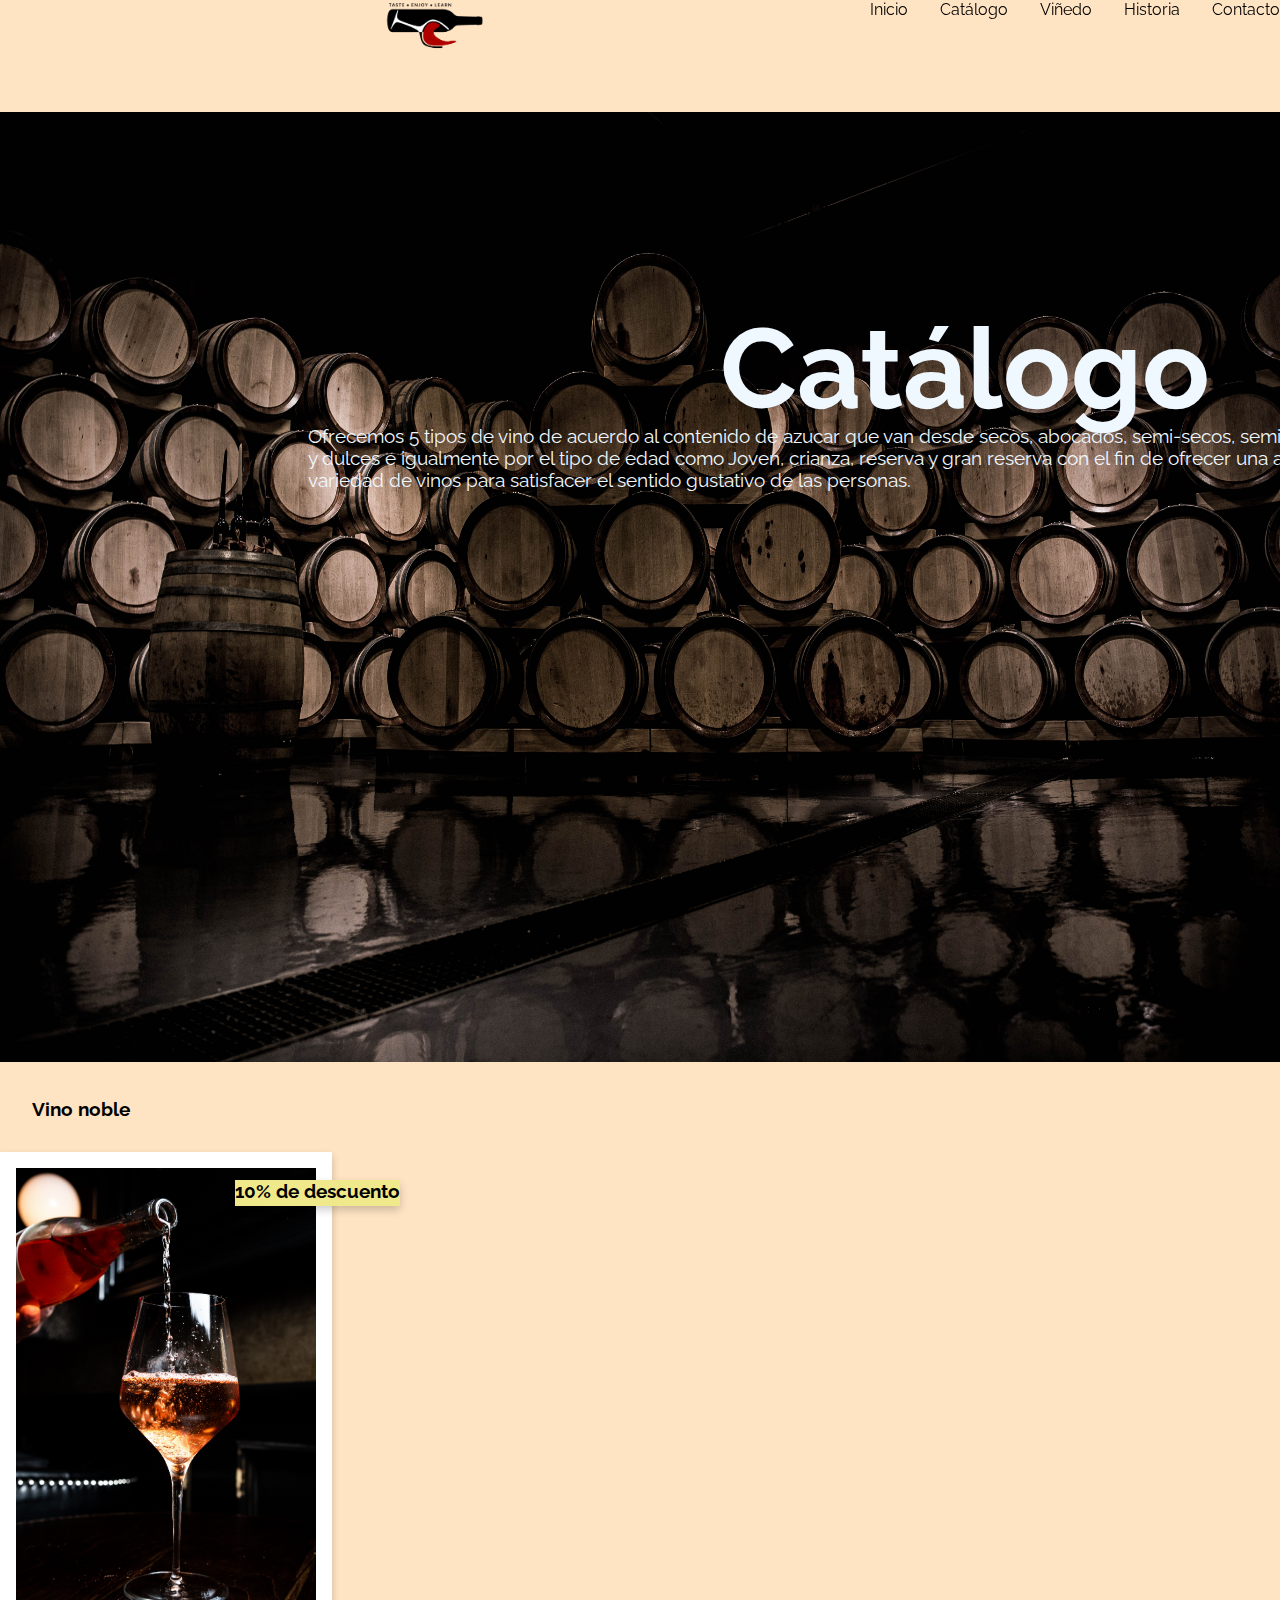
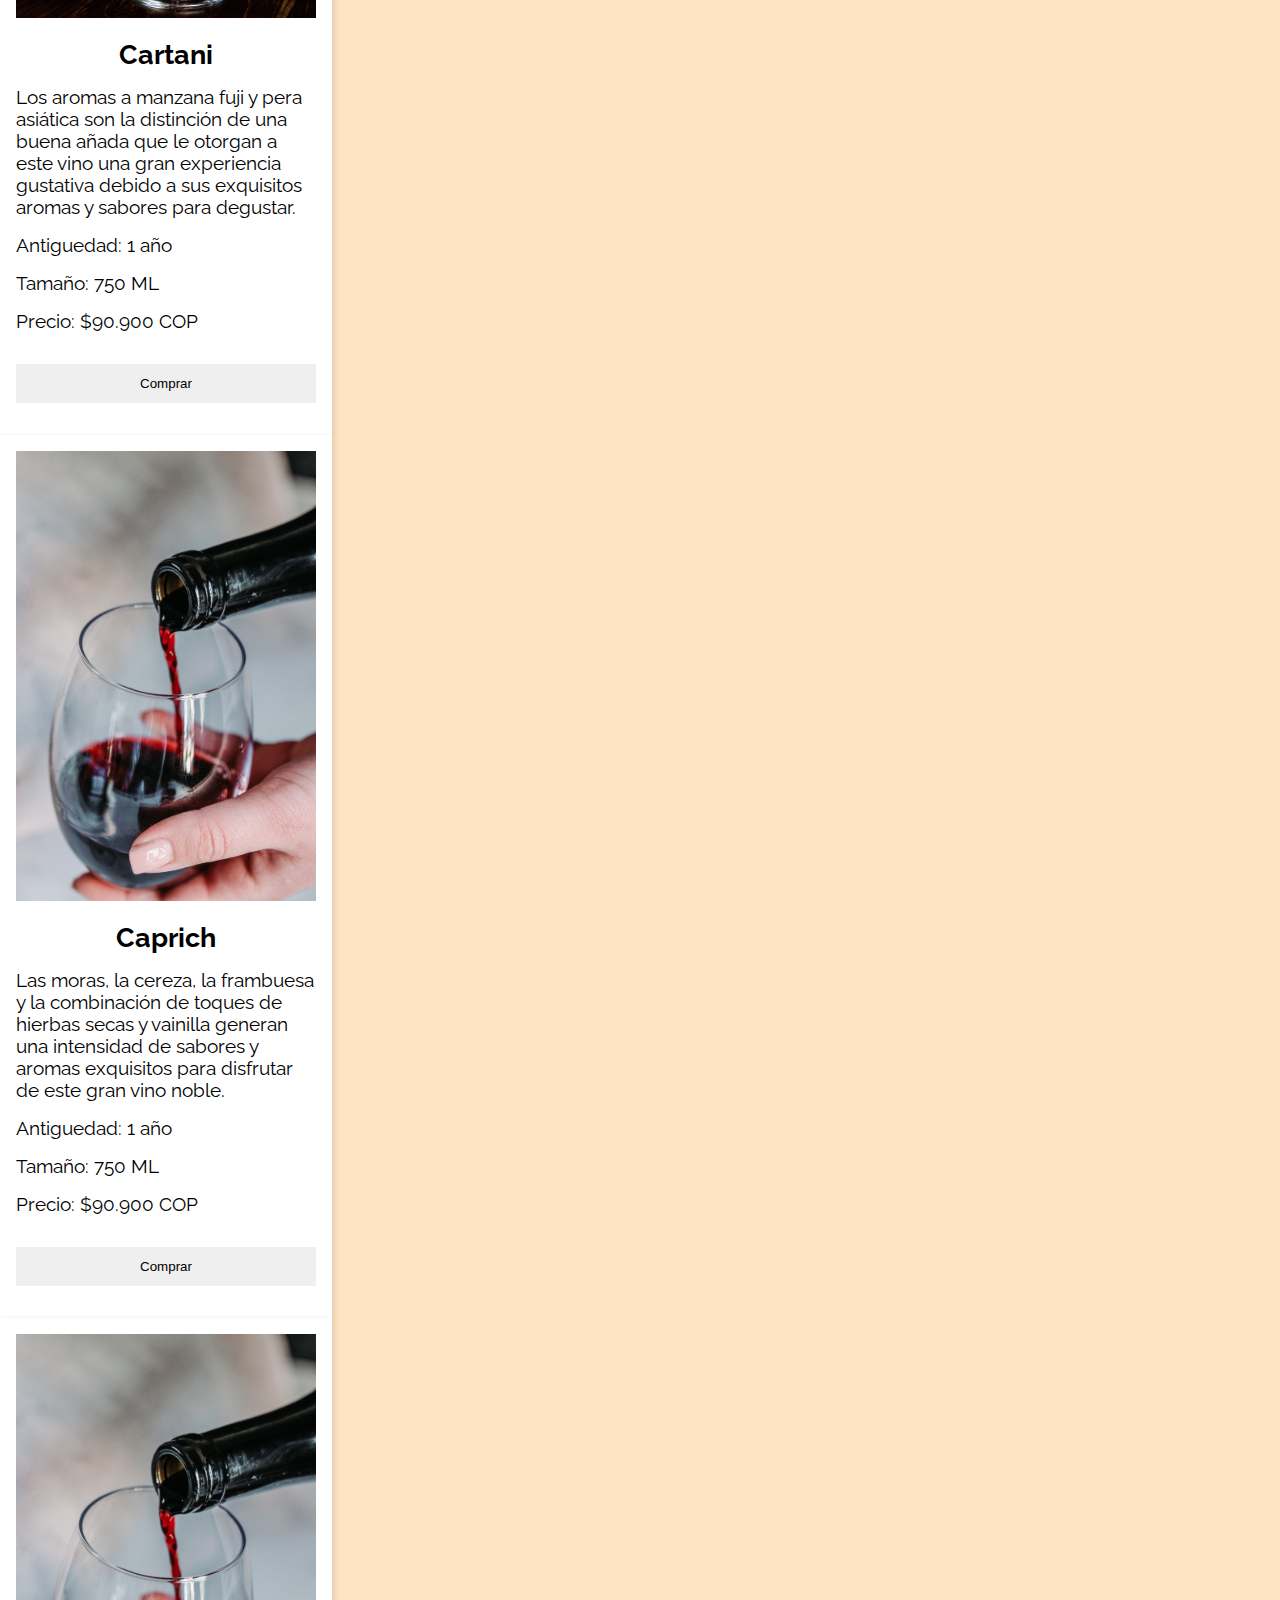
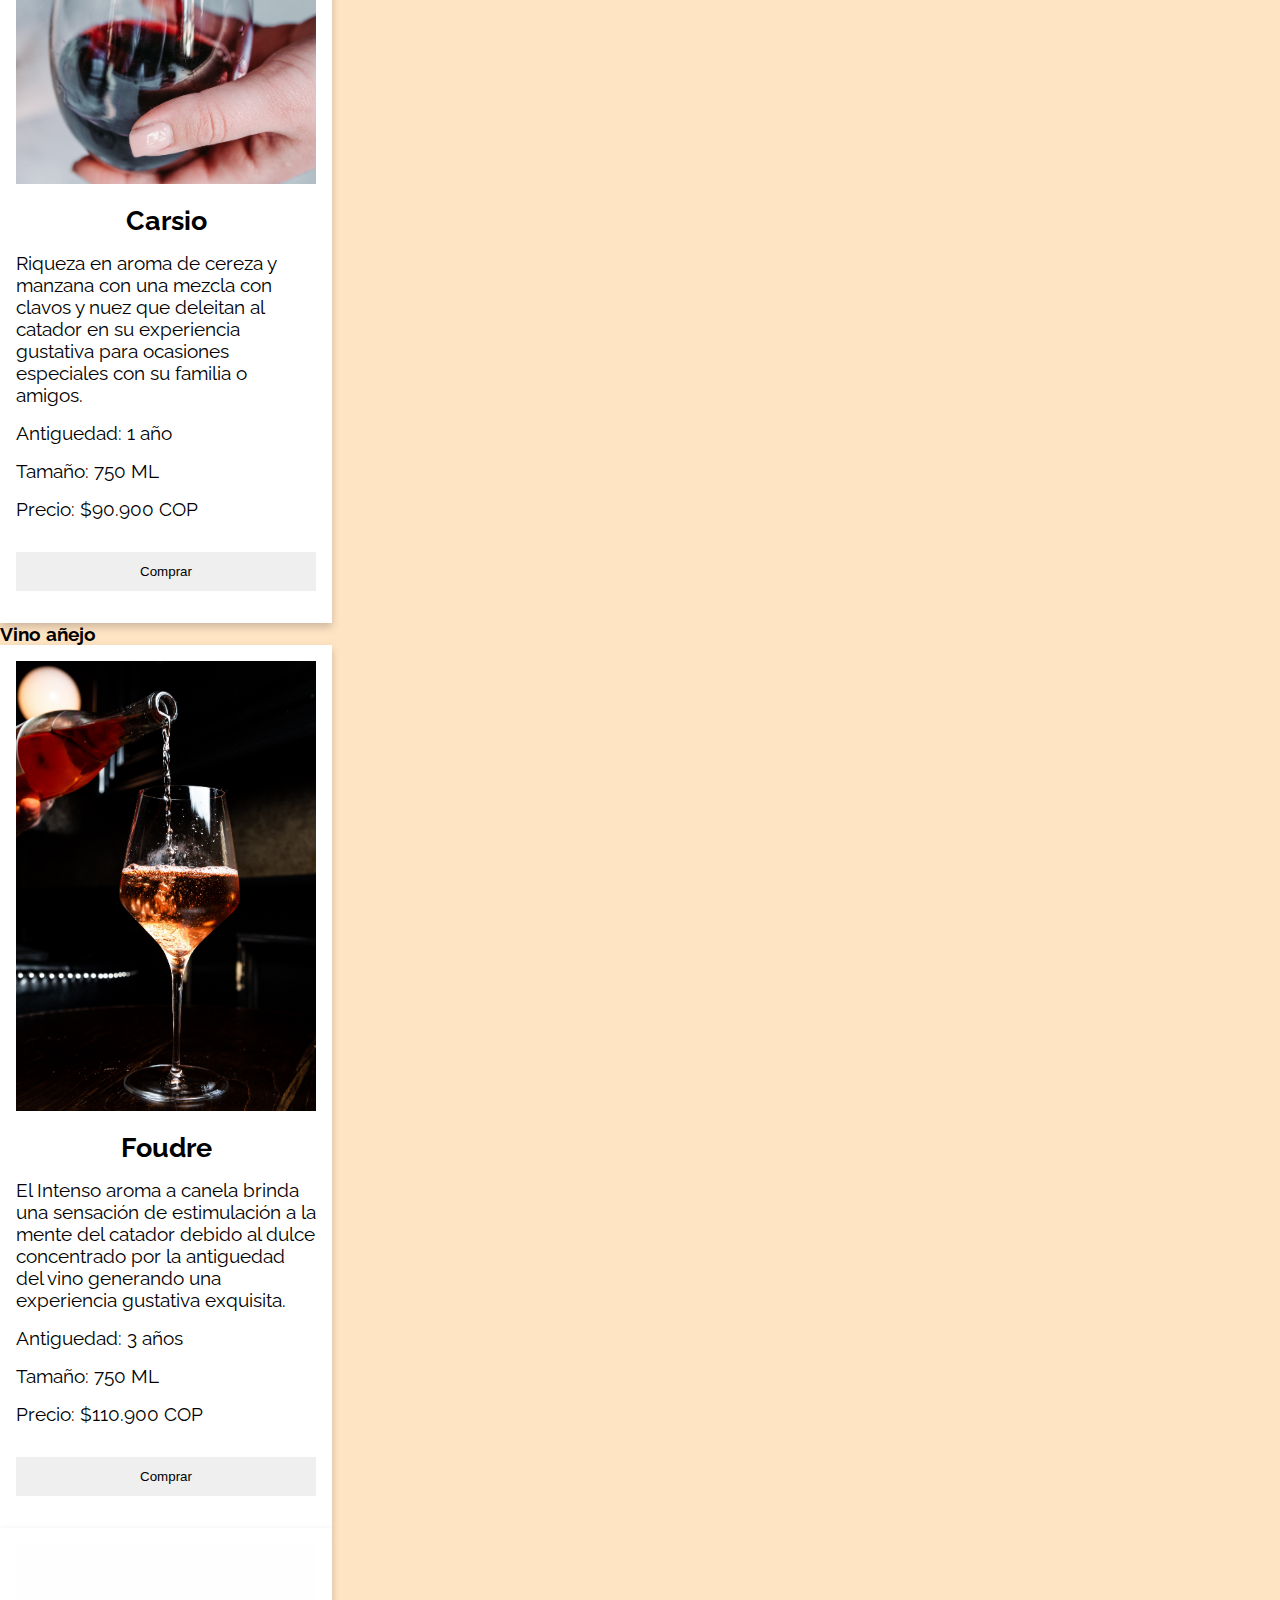
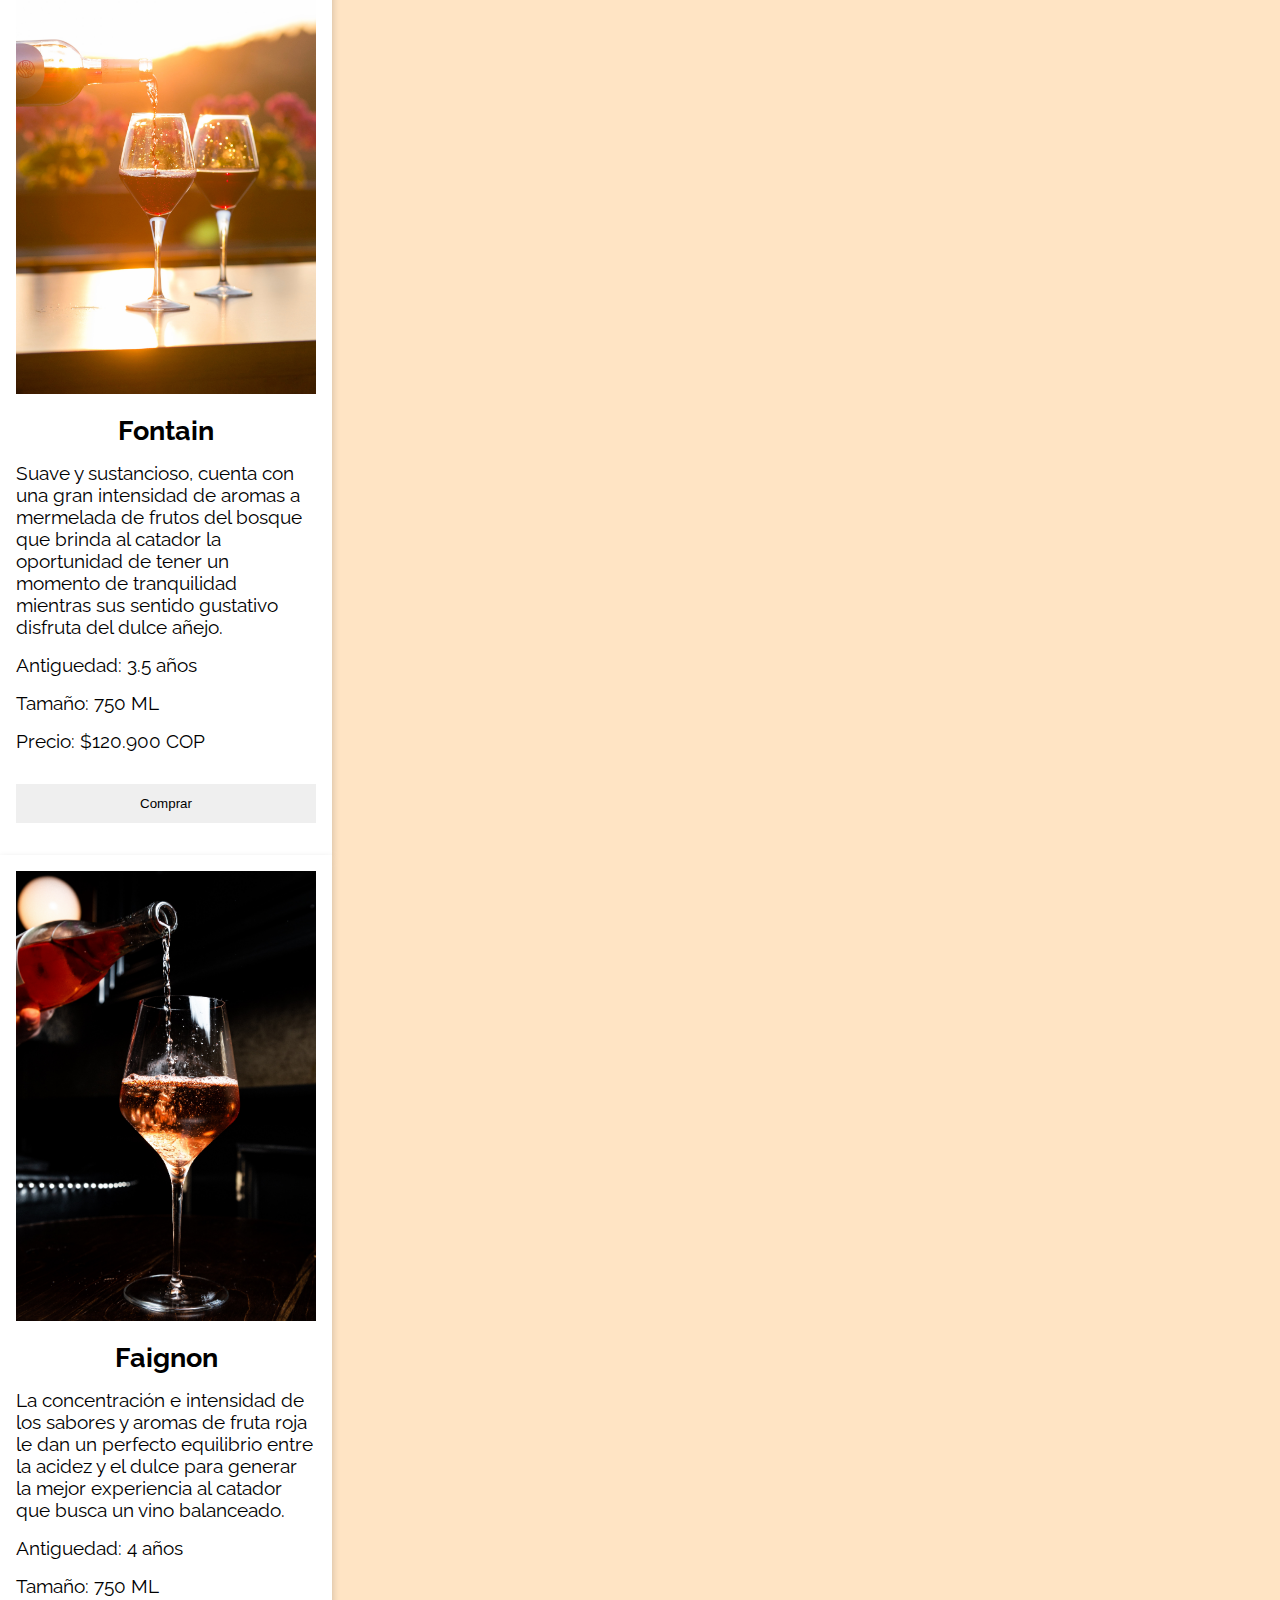
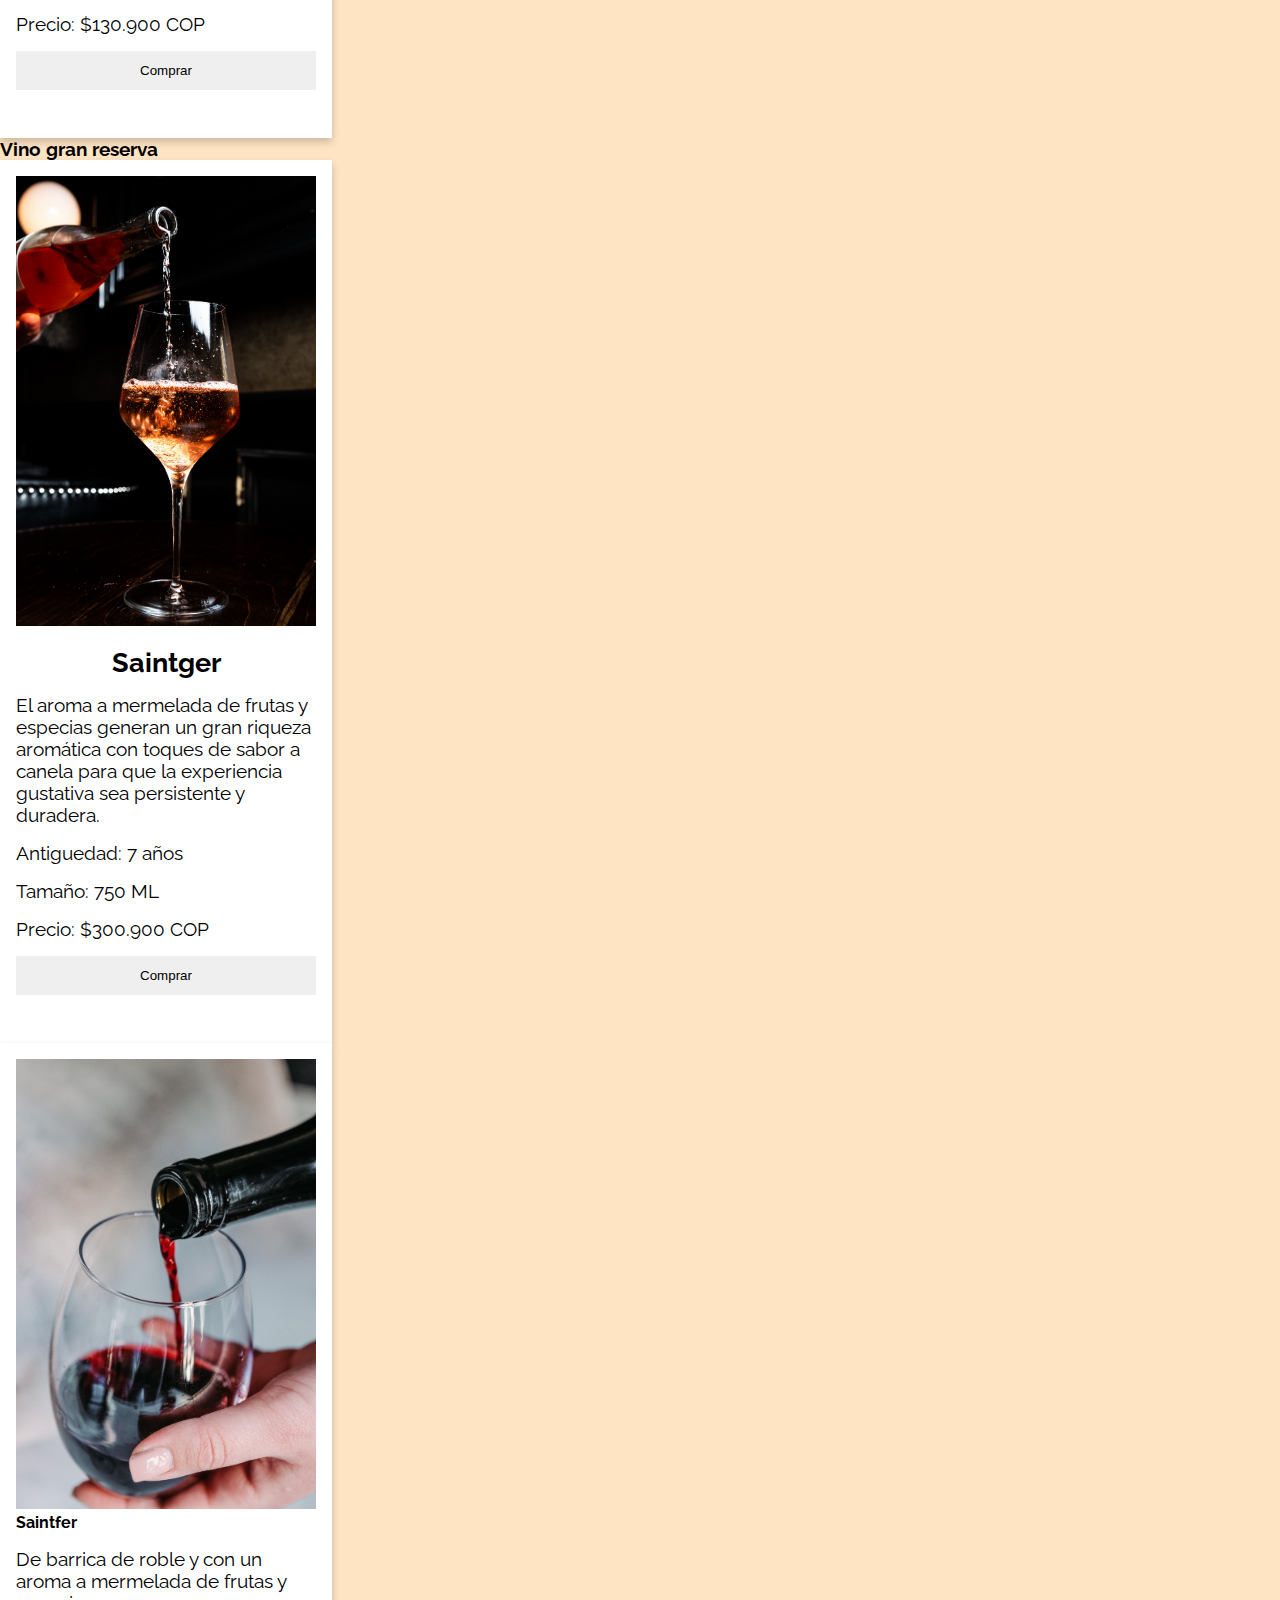
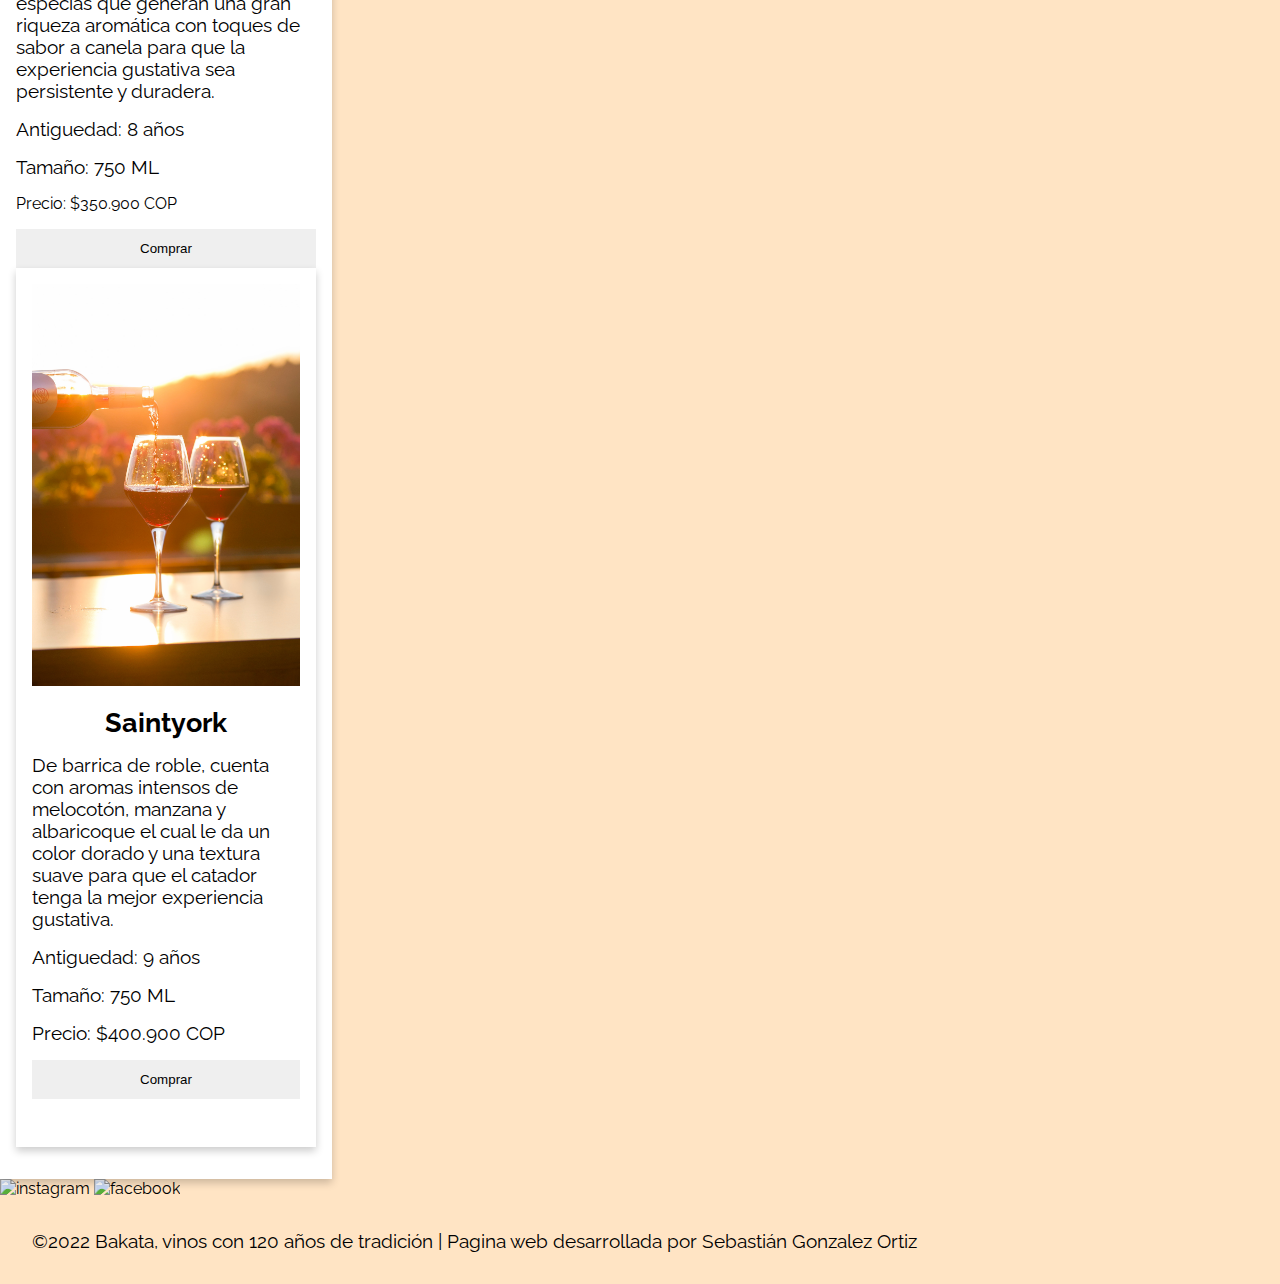
==== pages/catalogo.html @ 018863d0 "agregue todos los archivos a git" ====
<!DOCTYPE html>
<html lang="en">
<head>
    <meta charset="UTF-8">
    <meta http-equiv="X-UA-Compatible" content="IE=edge">
    <meta name="viewport" content="width=device-width, initial-scale=1.0">
   
    <!--icono en pestaña-->
    <link rel="shortcut icon" href="img/avataaars.png" type="image/x-icon">
    <!--Tipografía preterminada-->
    <link rel="preconnect" href="https://fonts.googleapis.com"><link rel="preconnect" href="https://fonts.gstatic.com" crossorigin>
    <link href="https://fonts.googleapis.com/css2?family=Raleway&display=swap" rel="stylesheet">
    <!--conf de css en sitio web-->
    <link rel="stylesheet" href="../css/styles.css">
    <title>Vinos</title>
</head>

<body>
    <header>
        <img class="logo" src="../img/logo.png" alt="Logo del vino bakata">
        <nav> <!--menú de navegación-->
            <ul class="menu__nav">
                <li>
                    <a href="../index.html">Inicio</a>
                </li>
                <li>
                    <a href="catalogo.html">Catálogo</a>
                </li>
                <li>
                    <a href="vinedo.html">Viñedo</a>
                </li>
                <li>
                    <a href="historia.html">Historia</a>
                </li>
                <li>
                    <a href="contacto.html">Contacto</a>
                </li>
            </ul>
        </nav>
    </header>

<main>
<section> <!--intro catalogo-->
    <h2 class="catalogo__h2">Catálogo</h2>
    <img class=catalogo__img src="../img/3.vinos destacados.jpg" alt="fotos de vinos">
    <p class="catalogo__text">
        Ofrecemos 5 tipos de vino de acuerdo al contenido de azucar que van desde secos, abocados, semi-secos, semi-dulces 
        y dulces e igualmente por el tipo de edad como Joven, crianza, reserva y gran reserva con el fin de ofrecer una amplia  
        variedad de vinos para satisfacer el sentido gustativo de las personas. 
    </p>
</section><!--Vino noble producto-->
    <h3 class="subtitulos">Vino noble</h3>
    <!-- Card 1-->
    <div class="card">
        <img class="card__imagen" src="../img/4.vino_noble.jpg" alt="foto de un vino noble">
        <h4 class="card__titulo">Cartani</h4>
        <p class="card__descripcion">
            Los aromas a manzana fuji y pera asiática son la distinción de una buena añada que le otorgan a este vino una gran experiencia
            gustativa debido a sus exquisitos aromas y sabores para degustar.
        </p>

        <p class="card__antiguedad">
            Antiguedad: 1 año
        </p>
        <p class="card__tamano">
            Tamaño: 750 ML
        </p>
        <p class="card__precio"><!--Precio-->
            Precio: $90.900 COP
        </p>
        <p class="card__oferta">
            10% de descuento
        </p>

        <button class="boton">Comprar</button>
    </div>

    <div class="card">
        <img class="card__imagen" src="../img/5.vino_añejo.jpg" alt="fotos de un vino noble">
        <h4 class="card__titulo">Caprich</h4>
        <p class="card__descripcion">
            Las moras, la cereza, la frambuesa y la combinación de toques de hierbas secas
            y vainilla generan una intensidad de sabores y aromas exquisitos para disfrutar
            de este gran vino noble.
        </p>

        <p class="card__antiguedad">
            Antiguedad: 1 año
        </p>
        <p class="card__tamano">
            Tamaño: 750 ML
        </p>
        <p class="card__precio">
            Precio: $90.900 COP
        </p>
        <button class="boton">Comprar</button> 
    </div>
    
    <div class="card">
        <img class="card__imagen" src="../img/5.vino_añejo.jpg" alt="fotos de un vino noble">
        <h4 class="card__titulo">Carsio</h4>
        <p class="card__descripcion">
            Riqueza en aroma de cereza y manzana con una mezcla con clavos y nuez
            que deleitan al catador en su experiencia gustativa para ocasiones especiales con
            su familia o amigos.
        </p>
        <p class="card__antiguedad">
            Antiguedad: 1 año
        </p>
        <p class="card__tamano">
            Tamaño: 750 ML
        </p>
        <p class="card__precio">
            Precio: $90.900 COP
        </p> 
        <button class="boton">Comprar</button>
    </div>

<section> <!-- Vino añejo-->
    <h3>Vino añejo</h3>
    
    <div class="card">
        <img class="card__imagen" src="../img/4.vino_noble.jpg" alt="fotos de un vino añejo">
        <h4 class="card__titulo">Foudre</h4>
        <p class="card__descripcion">
            El Intenso aroma a canela brinda una sensación de estimulación a la mente del catador debido al dulce concentrado
            por la antiguedad del vino generando una experiencia gustativa exquisita.
        </p>
        <p class="card__antiguedad">
            Antiguedad: 3 años
        </p>
        <p class="card__tamano" >
            Tamaño: 750 ML
        </p>
        <p class="card__precio" >
            Precio: $110.900 COP
        </p>
        <button class="boton">Comprar</button> 
    </div>

    <div class="card"> 
        <img class="card__imagen" src="../img/6.vino_gran_reserva.jpg" alt="fotos de un vino añejo">
        <h4 class="card__titulo">Fontain</h4>
        <p class="card__descripcion" >
            Suave y sustancioso, cuenta con una gran intensidad de aromas a mermelada
            de frutos del bosque que brinda al catador la oportunidad de tener un momento de tranquilidad mientras
            sus sentido gustativo disfruta del dulce añejo.
        </p>
        <p class="card__antiguedad">
            Antiguedad: 3.5 años
        </p>
        <p class="card__tamano">
            Tamaño: 750 ML
        </p>
        <p class="card__precio" >
            Precio: $120.900 COP
        </p>
        <button class="boton">Comprar</button>
    </div>

    <div class="card">
        <img class="card__imagen" src="../img/4.vino_noble.jpg" alt="fotos de un vino añejo">
        <h4 class="card__titulo">Faignon</h4>
        <p class="card__descripcion">
            La concentración e intensidad de los sabores y aromas de fruta roja le dan un perfecto equilibrio entre
            la acidez y el dulce para generar la mejor experiencia al catador que busca un vino balanceado.
        </p>
        <p class="card__antiguedad">
            Antiguedad: 4 años
        </p>
        <p class="card__tamano">
            Tamaño: 750 ML
        </p>
        <p class="card__precio">
            Precio: $130.900 COP
        <button class="boton">Comprar</button>
    </div>
</section>

<section><!--Vino gran reserva-->
    <h3>Vino gran reserva</h3>
    
    <div class="card">
        <img class="card__imagen" src="../img/4.vino_noble.jpg" alt="fotos de un vino de 7 años">
        <h4 class="card__titulo">Saintger</h4>
        <p class="card__descripcion">
            El aroma a mermelada de frutas y especias generan un gran riqueza aromática con toques de sabor a canela
            para que la experiencia gustativa sea persistente y duradera.
        </p>
        <p class="card__antiguedad" >
            Antiguedad: 7 años
        </p>
        <p class="card__tamano">
            Tamaño: 750 ML
        </p>
        <p class="card__precio">
            Precio: $300.900 COP
        <button class="boton">Comprar</button>
    </div>

    <div class="card">
        <img class="card__imagen" src="../img/5.vino_añejo.jpg" alt="fotos de un vino de 8 años">
        <h4>Saintfer</h4>
        <p class="card__descripcion" >
            De barrica de roble y con un aroma a mermelada de frutas y especias que generan una gran riqueza aromática con toques de sabor a canela
            para que la experiencia gustativa sea persistente y duradera.
        </p>
        <p class="card__antiguedad">
            Antiguedad: 8 años
        </p>
        <p class="card__tamano">
            Tamaño: 750 ML
        </p>
        <div class="card_precio" >
            Precio: $350.900 COP
        <button class="boton">Comprar</button>
    </div>
        
        <div class="card">
            <img class="card__imagen" src="../img/6.vino_gran_reserva.jpg" alt="fotos de un vino de 9 años">
            <h4 class="card__titulo" >Saintyork</h4>
            <p class="card__descripcion">
                De barrica de roble, cuenta con aromas intensos de melocotón, manzana y albaricoque el cual le da un color dorado y una textura suave para 
                que el catador tenga la mejor experiencia gustativa.
            </p>
            <p class="card__antiguedad">
                Antiguedad: 9 años
            </p>
            <p class="card__tamano">
                Tamaño: 750 ML
            </p>
            <p class="card__precio" >
                Precio: $400.900 COP
            <button class="boton">Comprar</button>
        </div>
    </div>

</section>

</main>


<footer>
    <a href="https://www.instagram.com/" target="_blank">
        <img src="" alt="instagram">
    </a>
    
    <a href="https://www.facebook.com/" target="_blank">
        <img src="" alt="facebook">
    </a>
    <p>
        ©2022 Bakata, vinos con 120 años de tradición | Pagina web desarrollada por Sebastián Gonzalez Ortiz
    </p>    
</footer>
</body>
</html>
---- css/styles.css ----
/*-----------------------GUIDLINES-GENERALES----------------------------------*/
*{
  margin: 0;
  padding: 0;
}

nav, a {
  color: rgb(0, 0, 0);
}

a {
  text-decoration: none;
}

body {
  font-family: 'Raleway', sans-serif;
}

header {
  /*superpone la nav*/
  position: fixed;
  top: 0;
  width: 100%;
  z-index: 1;
  display: flex;
  justify-content: right;
  justify-content: space-evenly;
}

body {
  background-color: bisque;
}

p {
  font-family: 'Raleway', sans-serif;
  font-weight: normal;
  font-style: normal;
  font-size: 1.1667rem;
  margin: 2rem 2rem 2rem 2rem;
}
/*adaptación de imagen a la pantalla*/
img {
  max-width: 100%;
}

/*------------------------INDEX---------------------------------------------*/
/*------------------------HEADER----------------------------------*/
.menu__nav {
  display: flex;
  flex-wrap: wrap;
  text-align: center;
  list-style: none;
  gap: 2rem;
}

/* ccs boxmodeling
.menu__nav li {
  display: inline;
  margin-right: 2rem;
  margin-top: 80rem;
}
*/

.logo {
  display: block;
  margin: 0 auto;
  width: 100px;
}

/*-----------------------SECTION HERO----------------------------------*/
/*
.hero {
  position: relative;
}
*/
.hero__img {
  
  width: 1900px;
  height: 950px;
  margin-top: 7rem;
  position: relative;
  
}
.hero__sub {
  font-family: 'Raleway', sans-serif;
  font-weight: medium;
  font-style: normal;
  font-size: 1,6669rem;
  color: aliceblue;
  height: 3.125rem;  
  position: absolute; /*ERROR: NO IDENTIFICA EL LIMITE DE LA FOTO*/
  top: 50%;
  left: 42%;
  margin: -1.563rem 0 0 -1.563rem;
  z-index: 2;
}
.hero__titulo{
  color: aliceblue;
  font-family: 'Raleway', sans-serif;
  font-weight: bolder;
  font-style: normal;
  margin-top: 6rem;
  margin-left: 45rem;
  font-size: 7rem;
  display: inline-block;
  position: absolute;
  top: 23%;
  bottom: 42%;
  z-index: 1;
}

/*-----------------------SECTION HISTORY----------------------------------*/

.history__h2 {
  font-family: 'Raleway', sans-serif;
  font-weight: bolder;
  font-style: normal;
  font-size: 3rem;
  margin: 2rem 2rem 2rem 2rem;
}


.history__img{
  width: 900px;
  height: 450px;
  margin-left: 15rem;
}

/*-----------------------SECTION VINOS DESTACADOS----------------------------------*/
#VinosDestacados {
  display: flex;
  flex-direction: column;

  /*
  margin-top: 4rem;
  margin-bottom: 6rem;
  
  display: flex;
  flex-wrap: wrap;
  justify-content: left;
  gap: 3rem;
  */
}
.vino__h2 { /*ERROR: EL H2 LO TOMA COMO UN BLOQUE RECTANGULAR DE ESPACIO*/
  font-family: 'Raleway', sans-serif;
  font-weight: bolder;
  font-style: normal;
  font-size: 3rem;
  margin-left: 2rem;
  margin-bottom: -1rem;
}


/*-----------------------PAGINA CATÁLOGO-------------------------------------------------*/
/*-----------------------INTRO CATALOGO-----------------------------------*/

.catalogo__img {
  width: 1900px;
  height: 950px; 
  margin-top: 7rem;
  position: relative;
}
.catalogo__h2 {
  color: aliceblue;
  font-family: 'Raleway', sans-serif;
  font-weight: bolder;
  font-style: normal;
  margin-top: 6rem;
  margin-left: 45rem;
  font-size: 7rem;
  display: inline-block;
  position: absolute;
  top: 23%;
  bottom: 42%;
  z-index: 1;
}
.catalogo__text {
  
  width: 65rem;
  color: aliceblue;
  position: absolute; /*ERROR: NO IDENTIFICA EL LIMITE DE LA FOTO*/
  top: 50%;
  left: 26%;
  margin: -1.563rem 0 0 -1.563rem;
}



/*´´´´´´´´´´´´´´´´´´´´´´´´´´´ Class para etiquetas ´´´´´´´´´´´´´´´´´´´´´´´´´´*/
.texto1 {
  font-family: 'Raleway', sans-serif;
  font-weight: normal;
  font-style: normal;
  font-size: 1.1667rem;
}

.titulos {
  font-family: 'Raleway', sans-serif;
  font-weight: bolder;
  font-style: normal;
  font-size: 3rem;
  margin: 8rem 2rem 2rem 2rem;
}


.subtitulos {
  font-family: 'Raleway', sans-serif;
  font-weight: medium;
  font-style: normal;
  font-size: 1,6669rem;
  margin: 2rem 2rem 2rem 2rem;
}

/*´´´´´´´´´´´´´´´´´´´´´´´´´´´ Guidelines para card productos ´´´´´´´´´´´´´´´´´´´´´´´´´´*/


.card {
  background-color: rgb(255, 255, 255);
  box-shadow: 0 4px 8px 0 rgba(0, 0, 0, 0.2);
  text-align: left;
  font-family: 'Raleway', sans-serif;
  max-width: 300px;
  padding: 1rem 1rem 2rem 1rem;
  /* margin: 4rem 2rem; */
  position: relative;
}

.card__imagen {
  width: 300px;
}

.card__titulo {
  text-align: center;
  margin: 1rem 0;
  font-size: 1.6999rem;
}

.card__descripcion {
  font-family: 'Raleway', sans-serif;
  font-weight: normal;
  font-style: normal;
  font-size: 1.1667rem;
  margin: 1rem 0;
}

.card__antiguedad {
  font-family: 'Raleway', sans-serif;
  font-weight: normal;
  font-style: normal;
  font-size: 1.1667rem;
  margin: 1rem 0;
}

.card__tamano {
  font-family: 'Raleway', sans-serif;
  font-weight: normal;
  font-style: normal;
  font-size: 1.1667rem;
  margin: 1rem 0;
}

.card__precio {
  font-family: 'Raleway', sans-serif;
  font-weight: normal;
  font-style: normal;
  font-size: 1.1667rem;
  margin: 1rem 0;
}

.card__oferta{
  background-color: rgb(240, 233, 140);
  box-shadow: 0 4px 8px 0 rgba(0, 0, 0, 0.2);
  font-family: 'Raleway', sans-serif;
  font-weight: bolder;
  font-size: 1,10rem;
  position: absolute;
  top: -4px;
  right: -100px;
  height: 26px;
}

.boton {
  border: none;
  padding: 12px;
  width: 100%;
  text-align: center;
  cursor: pointer;
  margin-top: 1rem;
}



/*Colores*/
.white {
  color: white;
}

/*

@font-face {
  font-family: 'Raleway';
  src: url('../fonts/Raleway/Raleway-VariableFont_wght.ttf');
}

@font-face {
  font-family: 'Roboto_Slab';
  src: url('../fonts/Roboto_Slab/RobotoSlab-VariableFont_wght.ttf');
}


header {
  width: 100%;
  position: fixed;
  z-index: 100;
}
  
  nav {
    float: left;
  }
  
  nav ul {
    list-style: none;
    overflow: hidden; 
  }
  
  nav ul li {
    float: left;
    font-family: Arial, sans-serif;
    font-size: 16px;
  }
  nav ul li a {
    display: block;
    padding: 10px;
    color: black;
    text-decoration: none;
  }
  nav ul li:hover {
    background: #eeb75f;
  }
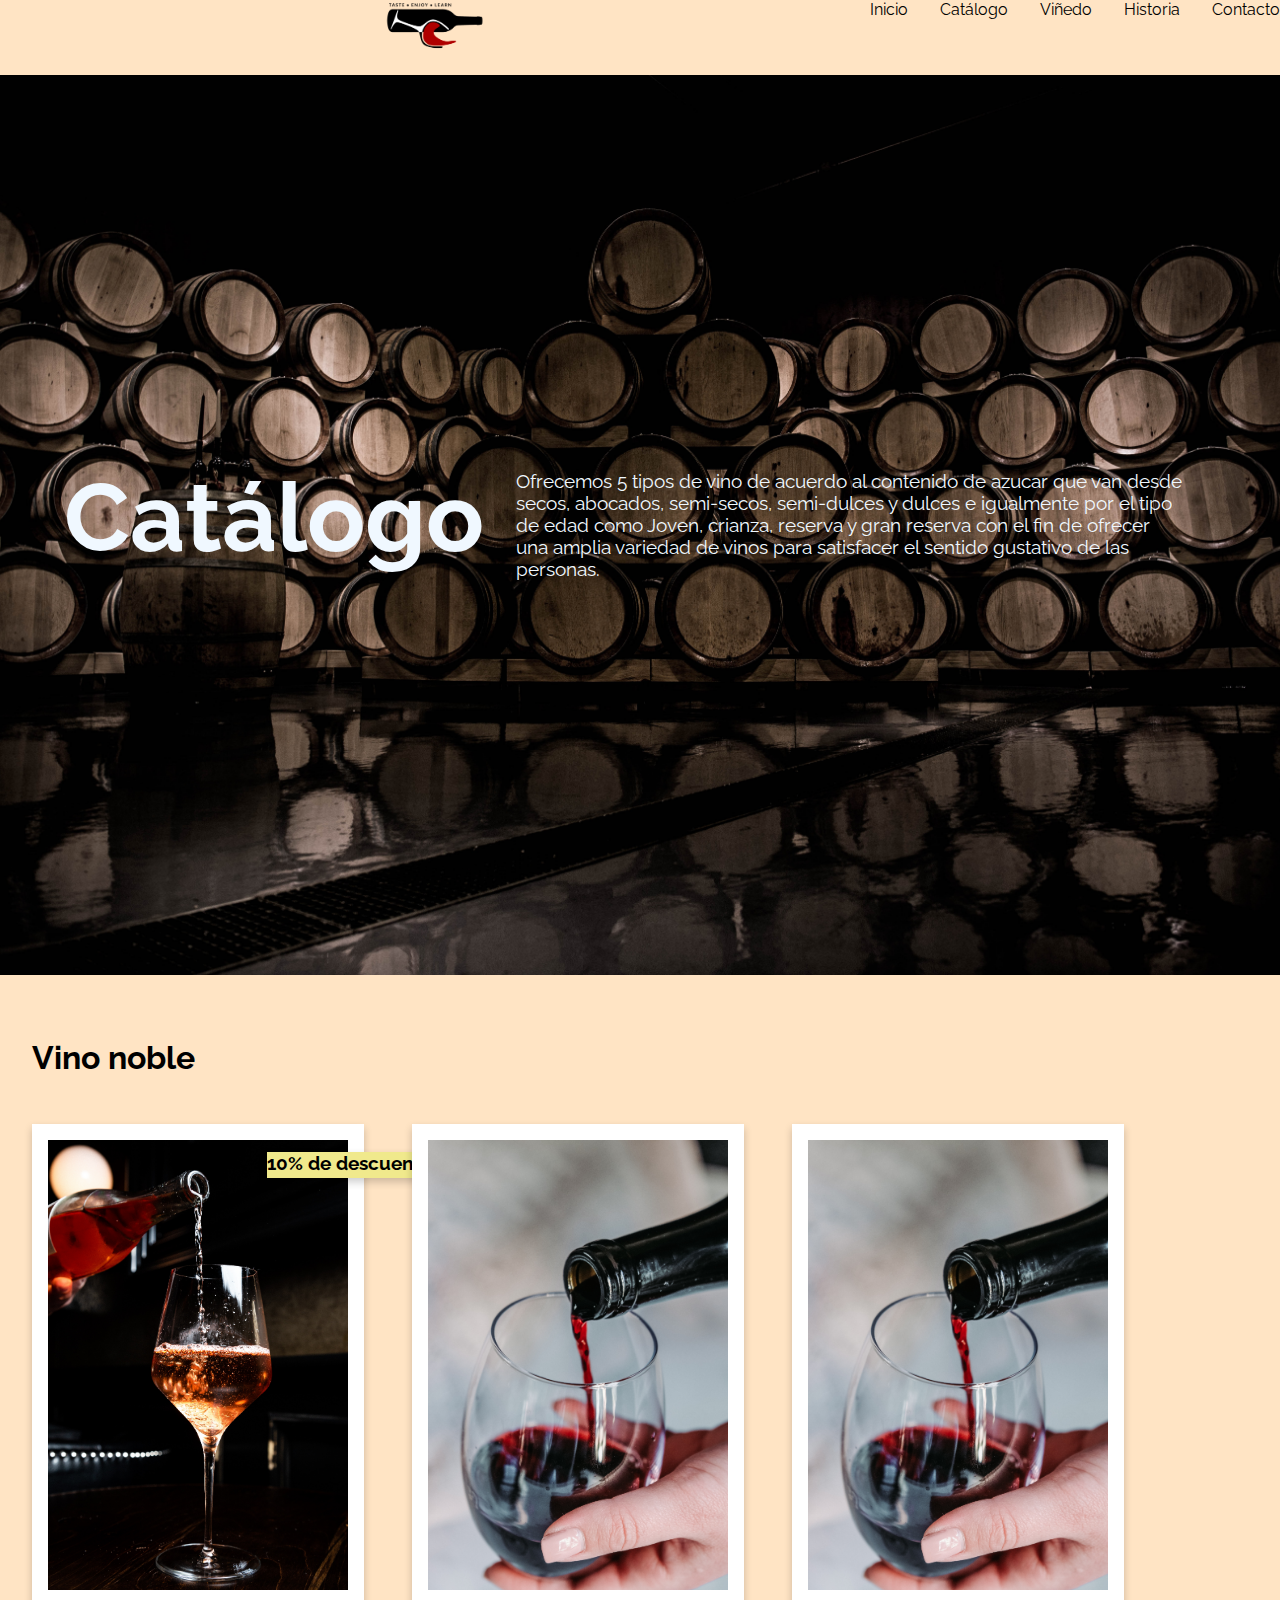
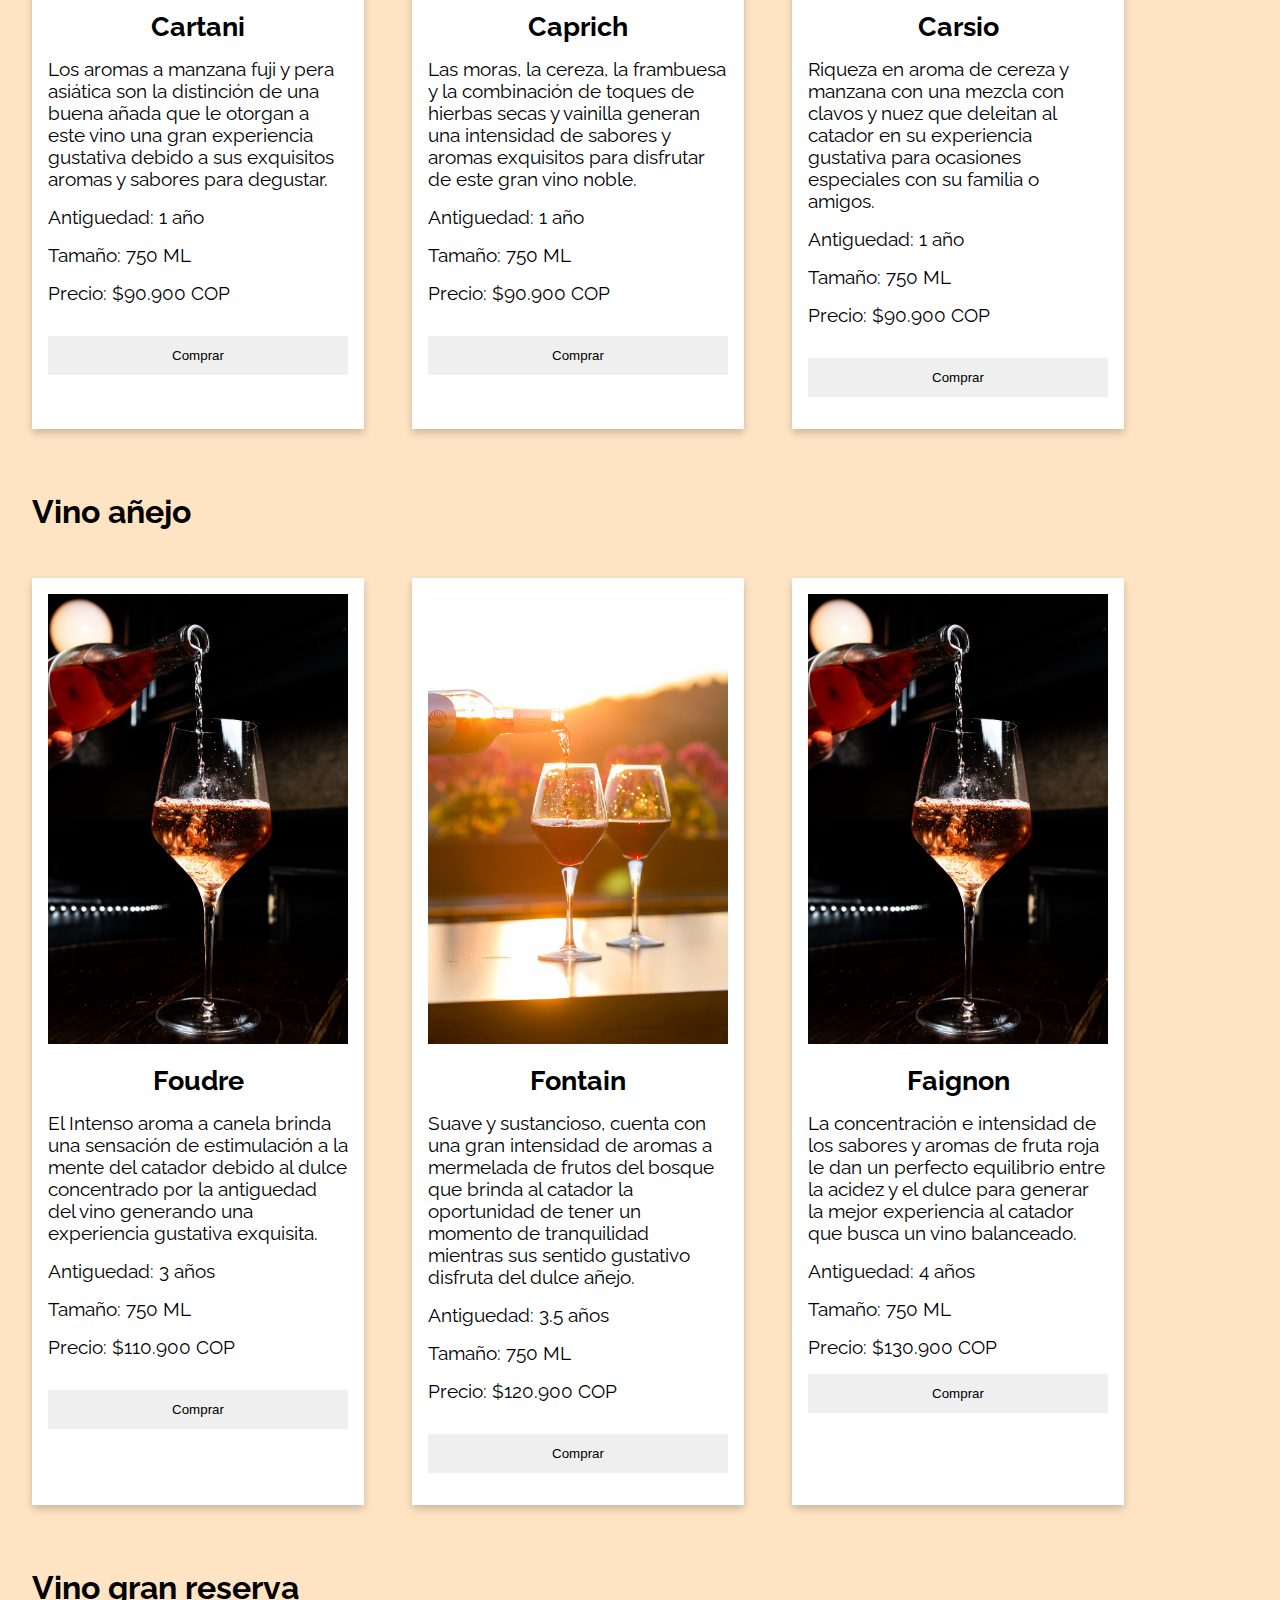
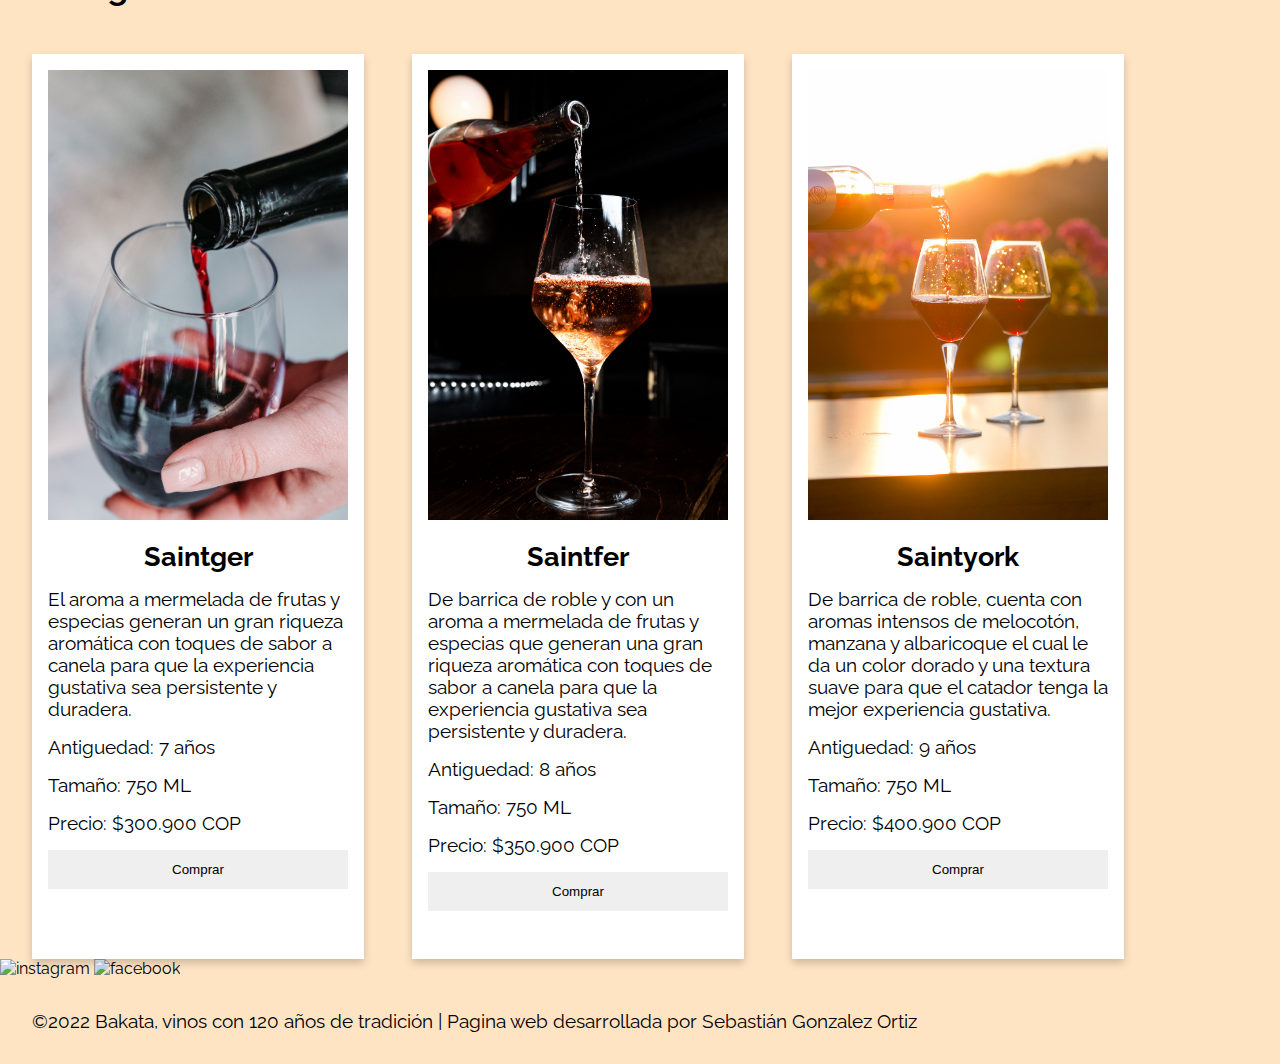
==== commit e98374cc: "correcionres realizadas en solucionar la fuente de la imagenes y agregar un responsive design a las " ====
--- a/pages/catalogo.html
+++ b/pages/catalogo.html
@@ -6,7 +6,7 @@
     <meta name="viewport" content="width=device-width, initial-scale=1.0">
    
     <!--icono en pestaña-->
-    <link rel="shortcut icon" href="img/avataaars.png" type="image/x-icon">
+    <link rel="shortcut icon" href="../img/avataaars.png" type="image/x-icon">
     <!--Tipografía preterminada-->
     <link rel="preconnect" href="https://fonts.googleapis.com"><link rel="preconnect" href="https://fonts.gstatic.com" crossorigin>
     <link href="https://fonts.googleapis.com/css2?family=Raleway&display=swap" rel="stylesheet">
@@ -40,185 +40,182 @@
     </header>
 
 <main>
-<section> <!--intro catalogo-->
-    <h2 class="catalogo__h2">Catálogo</h2>
-    <img class=catalogo__img src="../img/3.vinos destacados.jpg" alt="fotos de vinos">
-    <p class="catalogo__text">
-        Ofrecemos 5 tipos de vino de acuerdo al contenido de azucar que van desde secos, abocados, semi-secos, semi-dulces 
-        y dulces e igualmente por el tipo de edad como Joven, crianza, reserva y gran reserva con el fin de ofrecer una amplia  
-        variedad de vinos para satisfacer el sentido gustativo de las personas. 
-    </p>
+<section id="catalogo"> <!--intro catalogo-->
+    <div class="catalogo__container">
+        <h2 class="catalogo__container__title">Catálogo</h2>
+        <p class="catalogo__container__text">
+            Ofrecemos 5 tipos de vino de acuerdo al contenido de azucar que van desde secos, abocados, semi-secos, semi-dulces 
+            y dulces e igualmente por el tipo de edad como Joven, crianza, reserva y gran reserva con el fin de ofrecer una amplia  
+            variedad de vinos para satisfacer el sentido gustativo de las personas. 
+        </p>
+    </div>
 </section><!--Vino noble producto-->
     <h3 class="subtitulos">Vino noble</h3>
     <!-- Card 1-->
-    <div class="card">
-        <img class="card__imagen" src="../img/4.vino_noble.jpg" alt="foto de un vino noble">
-        <h4 class="card__titulo">Cartani</h4>
-        <p class="card__descripcion">
-            Los aromas a manzana fuji y pera asiática son la distinción de una buena añada que le otorgan a este vino una gran experiencia
-            gustativa debido a sus exquisitos aromas y sabores para degustar.
-        </p>
-
-        <p class="card__antiguedad">
-            Antiguedad: 1 año
-        </p>
-        <p class="card__tamano">
-            Tamaño: 750 ML
-        </p>
-        <p class="card__precio"><!--Precio-->
-            Precio: $90.900 COP
-        </p>
-        <p class="card__oferta">
-            10% de descuento
-        </p>
-
-        <button class="boton">Comprar</button>
-    </div>
-
-    <div class="card">
-        <img class="card__imagen" src="../img/5.vino_añejo.jpg" alt="fotos de un vino noble">
-        <h4 class="card__titulo">Caprich</h4>
-        <p class="card__descripcion">
-            Las moras, la cereza, la frambuesa y la combinación de toques de hierbas secas
-            y vainilla generan una intensidad de sabores y aromas exquisitos para disfrutar
-            de este gran vino noble.
-        </p>
-
-        <p class="card__antiguedad">
-            Antiguedad: 1 año
-        </p>
-        <p class="card__tamano">
-            Tamaño: 750 ML
-        </p>
-        <p class="card__precio">
-            Precio: $90.900 COP
-        </p>
-        <button class="boton">Comprar</button> 
-    </div>
-    
-    <div class="card">
-        <img class="card__imagen" src="../img/5.vino_añejo.jpg" alt="fotos de un vino noble">
-        <h4 class="card__titulo">Carsio</h4>
-        <p class="card__descripcion">
-            Riqueza en aroma de cereza y manzana con una mezcla con clavos y nuez
-            que deleitan al catador en su experiencia gustativa para ocasiones especiales con
-            su familia o amigos.
-        </p>
-        <p class="card__antiguedad">
-            Antiguedad: 1 año
-        </p>
-        <p class="card__tamano">
-            Tamaño: 750 ML
-        </p>
-        <p class="card__precio">
-            Precio: $90.900 COP
-        </p> 
-        <button class="boton">Comprar</button>
-    </div>
-
+    <div class="row">
+        <div class="card">
+            <img class="card__imagen" src="../img/4.vino_noble.jpg" alt="foto de un vino noble">
+            <h4 class="card__titulo">Cartani</h4>
+            <p class="card__descripcion">
+                Los aromas a manzana fuji y pera asiática son la distinción de una buena añada que le otorgan a este vino una gran experiencia
+                gustativa debido a sus exquisitos aromas y sabores para degustar.
+            </p>
+            <p class="card__antiguedad">
+                Antiguedad: 1 año
+            </p>
+            <p class="card__tamano">
+                Tamaño: 750 ML
+            </p>
+            <p class="card__precio"><!--Precio-->
+                Precio: $90.900 COP
+            </p>
+            <p class="card__oferta">
+                10% de descuento
+            </p>
+            <button class="boton">Comprar</button>
+        </div>
+        <div class="card">
+            <img class="card__imagen" src="../img/5.vino_añejo.jpg" alt="fotos de un vino noble">
+            <h4 class="card__titulo">Caprich</h4>
+            <p class="card__descripcion">
+                Las moras, la cereza, la frambuesa y la combinación de toques de hierbas secas
+                y vainilla generan una intensidad de sabores y aromas exquisitos para disfrutar
+                de este gran vino noble.
+            </p>
+    
+            <p class="card__antiguedad">
+                Antiguedad: 1 año
+            </p>
+            <p class="card__tamano">
+                Tamaño: 750 ML
+            </p>
+            <p class="card__precio">
+                Precio: $90.900 COP
+            </p>
+            <button class="boton">Comprar</button> 
+        </div>
+        <div class="card">
+            <img class="card__imagen" src="../img/5.vino_añejo.jpg" alt="fotos de un vino noble">
+            <h4 class="card__titulo">Carsio</h4>
+            <p class="card__descripcion">
+                Riqueza en aroma de cereza y manzana con una mezcla con clavos y nuez
+                que deleitan al catador en su experiencia gustativa para ocasiones especiales con
+                su familia o amigos.
+            </p>
+            <p class="card__antiguedad">
+                Antiguedad: 1 año
+            </p>
+            <p class="card__tamano">
+                Tamaño: 750 ML
+            </p>
+            <p class="card__precio">
+                Precio: $90.900 COP
+            </p> 
+            <button class="boton">Comprar</button>
+        </div>
+    </div>
+    
 <section> <!-- Vino añejo-->
-    <h3>Vino añejo</h3>
-    
-    <div class="card">
-        <img class="card__imagen" src="../img/4.vino_noble.jpg" alt="fotos de un vino añejo">
-        <h4 class="card__titulo">Foudre</h4>
-        <p class="card__descripcion">
-            El Intenso aroma a canela brinda una sensación de estimulación a la mente del catador debido al dulce concentrado
-            por la antiguedad del vino generando una experiencia gustativa exquisita.
-        </p>
-        <p class="card__antiguedad">
-            Antiguedad: 3 años
-        </p>
-        <p class="card__tamano" >
-            Tamaño: 750 ML
-        </p>
-        <p class="card__precio" >
-            Precio: $110.900 COP
-        </p>
-        <button class="boton">Comprar</button> 
-    </div>
-
-    <div class="card"> 
-        <img class="card__imagen" src="../img/6.vino_gran_reserva.jpg" alt="fotos de un vino añejo">
-        <h4 class="card__titulo">Fontain</h4>
-        <p class="card__descripcion" >
-            Suave y sustancioso, cuenta con una gran intensidad de aromas a mermelada
-            de frutos del bosque que brinda al catador la oportunidad de tener un momento de tranquilidad mientras
-            sus sentido gustativo disfruta del dulce añejo.
-        </p>
-        <p class="card__antiguedad">
-            Antiguedad: 3.5 años
-        </p>
-        <p class="card__tamano">
-            Tamaño: 750 ML
-        </p>
-        <p class="card__precio" >
-            Precio: $120.900 COP
-        </p>
-        <button class="boton">Comprar</button>
-    </div>
-
-    <div class="card">
-        <img class="card__imagen" src="../img/4.vino_noble.jpg" alt="fotos de un vino añejo">
-        <h4 class="card__titulo">Faignon</h4>
-        <p class="card__descripcion">
-            La concentración e intensidad de los sabores y aromas de fruta roja le dan un perfecto equilibrio entre
-            la acidez y el dulce para generar la mejor experiencia al catador que busca un vino balanceado.
-        </p>
-        <p class="card__antiguedad">
-            Antiguedad: 4 años
-        </p>
-        <p class="card__tamano">
-            Tamaño: 750 ML
-        </p>
-        <p class="card__precio">
-            Precio: $130.900 COP
-        <button class="boton">Comprar</button>
+    <h3 class="subtitulos">Vino añejo</h3>
+    <div class="row">
+        <div class="card">
+            <img class="card__imagen" src="../img/4.vino_noble.jpg" alt="fotos de un vino añejo">
+            <h4 class="card__titulo">Foudre</h4>
+            <p class="card__descripcion">
+                El Intenso aroma a canela brinda una sensación de estimulación a la mente del catador debido al dulce concentrado
+                por la antiguedad del vino generando una experiencia gustativa exquisita.
+            </p>
+            <p class="card__antiguedad">
+                Antiguedad: 3 años
+            </p>
+            <p class="card__tamano" >
+                Tamaño: 750 ML
+            </p>
+            <p class="card__precio" >
+                Precio: $110.900 COP
+            </p>
+            <button class="boton">Comprar</button> 
+        </div>
+    
+        <div class="card"> 
+            <img class="card__imagen" src="../img/6.vino_gran_reserva.jpg" alt="fotos de un vino añejo">
+            <h4 class="card__titulo">Fontain</h4>
+            <p class="card__descripcion" >
+                Suave y sustancioso, cuenta con una gran intensidad de aromas a mermelada
+                de frutos del bosque que brinda al catador la oportunidad de tener un momento de tranquilidad mientras
+                sus sentido gustativo disfruta del dulce añejo.
+            </p>
+            <p class="card__antiguedad">
+                Antiguedad: 3.5 años
+            </p>
+            <p class="card__tamano">
+                Tamaño: 750 ML
+            </p>
+            <p class="card__precio" >
+                Precio: $120.900 COP
+            </p>
+            <button class="boton">Comprar</button>
+        </div>    
+        <div class="card">
+            <img class="card__imagen" src="../img/4.vino_noble.jpg" alt="fotos de un vino añejo">
+            <h4 class="card__titulo">Faignon</h4>
+            <p class="card__descripcion">
+                La concentración e intensidad de los sabores y aromas de fruta roja le dan un perfecto equilibrio entre
+                la acidez y el dulce para generar la mejor experiencia al catador que busca un vino balanceado.
+            </p>
+            <p class="card__antiguedad">
+                Antiguedad: 4 años
+            </p>
+            <p class="card__tamano">
+                Tamaño: 750 ML
+            </p>
+            <p class="card__precio">
+                Precio: $130.900 COP
+            <button class="boton">Comprar</button>
+        </div>
     </div>
 </section>
 
 <section><!--Vino gran reserva-->
-    <h3>Vino gran reserva</h3>
-    
-    <div class="card">
-        <img class="card__imagen" src="../img/4.vino_noble.jpg" alt="fotos de un vino de 7 años">
-        <h4 class="card__titulo">Saintger</h4>
-        <p class="card__descripcion">
-            El aroma a mermelada de frutas y especias generan un gran riqueza aromática con toques de sabor a canela
-            para que la experiencia gustativa sea persistente y duradera.
-        </p>
-        <p class="card__antiguedad" >
-            Antiguedad: 7 años
-        </p>
-        <p class="card__tamano">
-            Tamaño: 750 ML
-        </p>
-        <p class="card__precio">
-            Precio: $300.900 COP
-        <button class="boton">Comprar</button>
-    </div>
-
-    <div class="card">
-        <img class="card__imagen" src="../img/5.vino_añejo.jpg" alt="fotos de un vino de 8 años">
-        <h4>Saintfer</h4>
-        <p class="card__descripcion" >
-            De barrica de roble y con un aroma a mermelada de frutas y especias que generan una gran riqueza aromática con toques de sabor a canela
-            para que la experiencia gustativa sea persistente y duradera.
-        </p>
-        <p class="card__antiguedad">
-            Antiguedad: 8 años
-        </p>
-        <p class="card__tamano">
-            Tamaño: 750 ML
-        </p>
-        <div class="card_precio" >
-            Precio: $350.900 COP
-        <button class="boton">Comprar</button>
-    </div>
-        
-        <div class="card">
-            <img class="card__imagen" src="../img/6.vino_gran_reserva.jpg" alt="fotos de un vino de 9 años">
-            <h4 class="card__titulo" >Saintyork</h4>
+    <h3 class="subtitulos">Vino gran reserva</h3>
+    <div class="row">
+        <div class="card">
+            <img class="card__imagen" src="../img/5.vino_añejo.jpg" alt="fotos de un vino añejo">
+            <h4 class="card__titulo">Saintger</h4>
+            <p class="card__descripcion">
+                El aroma a mermelada de frutas y especias generan un gran riqueza aromática con toques de sabor a canela para 
+                que la experiencia gustativa sea persistente y duradera.
+            </p>
+            <p class="card__antiguedad">
+                Antiguedad: 7 años
+            </p>
+            <p class="card__tamano">
+                Tamaño: 750 ML
+            </p>
+            <p class="card__precio">
+                Precio: $300.900 COP
+            <button class="boton">Comprar</button>
+        </div>
+        <div class="card">
+            <img class="card__imagen" src="../img/4.vino_noble.jpg" alt="fotos de un vino añejo">
+            <h4 class="card__titulo">Saintfer</h4>
+            <p class="card__descripcion">
+                De barrica de roble y con un aroma a mermelada de frutas y especias que generan una gran riqueza aromática con toques 
+                de sabor a canela para que la experiencia gustativa sea persistente y duradera.
+            </p>
+            <p class="card__antiguedad">
+                Antiguedad: 8 años
+            </p>
+            <p class="card__tamano">
+                Tamaño: 750 ML
+            </p>
+            <p class="card__precio">
+                Precio: $350.900 COP
+            <button class="boton">Comprar</button>
+        </div>
+        <div class="card">
+            <img class="card__imagen" src="../img/6.vino_gran_reserva.jpg" alt="fotos de un vino añejo">
+            <h4 class="card__titulo">Saintyork</h4>
             <p class="card__descripcion">
                 De barrica de roble, cuenta con aromas intensos de melocotón, manzana y albaricoque el cual le da un color dorado y una textura suave para 
                 que el catador tenga la mejor experiencia gustativa.
@@ -229,11 +226,12 @@
             <p class="card__tamano">
                 Tamaño: 750 ML
             </p>
-            <p class="card__precio" >
+            <p class="card__precio">
                 Precio: $400.900 COP
             <button class="boton">Comprar</button>
         </div>
     </div>
+    
 
 </section>
 
--- a/css/styles.css
+++ b/css/styles.css
@@ -20,7 +20,7 @@
 
 header {
   /*superpone la nav*/
-  position: fixed;
+  position: relative;
   top: 0;
   width: 100%;
   z-index: 1;
@@ -70,33 +70,131 @@
 }
 
 /*-----------------------SECTION HERO----------------------------------*/
+
+ /* .hero {
+  display: flex;
+  flex-wrap: wrap;
+}
+*/
+
+#hero {
+  width: 100%;
+  height: 100vh;
+  background: url("../img/1.bienvenidos.jpg") no-repeat center / cover;
+  color: aliceblue;
+}
+.hero__container {
+  width: 90%;
+  height: 100%;
+  max-width: 1200px;
+  margin: 0 auto;
+  display: flex;
+  align-items: center;
+  justify-content: center;
+  text-align: center;
+}
+.hero__container__title {
+  font-size: 6rem;
+  margin-bottom: 1rem;
+}
+.hero__container__sub {
+  font-size: 1.2rem;
+  max-width: 100%;
+}
+
+
+
+/*-----------------------SECTION HISTORY----------------------------------*/
+
+.flex {
+  display: flex;
+  flex-wrap: wrap;
+}
+
+.history__h2 {
+  font-family: 'Raleway', sans-serif;
+  font-weight: bolder;
+  font-style: normal;
+  font-size: 3rem;
+  margin: 2rem 2rem 2rem 2rem;
+}
+.history__img{
+  width: 1900px;
+  height: 450px;
+  margin-left: 2rem;
+  margin-right: 2rem;
+}
+/*-----------------------SECTION VINOS DESTACADOS----------------------------------*/
+.row {
+  display: flex;
+  flex-flow: row wrap;
+  justify-content: left;
+  margin-top: 3rem;
+  margin-left: 2rem;
+  gap: 3rem;
+
+  /*
+  margin-top: 4rem;
+  margin-bottom: 6rem;
+  
+  display: flex;
+  flex-wrap: wrap;
+  justify-content: left;
+  gap: 3rem;
+  */
+}
+.vino__h2 {
+  font-family: 'Raleway', sans-serif;
+  font-weight: bolder;
+  font-style: normal;
+  font-size: 3rem;
+  margin-left: 2rem;
+  margin-bottom: -1rem;
+}
+
+
+/*-----------------------PAGINA CATÁLOGO-------------------------------------------------*/
+/*-----------------------INTRO CATALOGO-----------------------------------*/
+
+#catalogo {
+  width: 100%;
+  height: 100vh;
+  background: url("../img/3.vinos destacados.jpg") no-repeat center / cover;
+  color: aliceblue;
+}
+
+.catalogo__container{
+  width: 90%;
+  height: 100%;
+  max-width: 1200px;
+  margin: 0 auto;
+  display: flex;
+  align-items: center;
+  justify-content: center;
+
+}
+
+.catalogo__container__title{
+  text-align: center;
+  font-size: 6rem;
+  margin-bottom: 1rem;
+  max-width: 100%;
+}
+.catalogo__container__text{
+  font-size: 1.2rem;
+  max-width: 100%;
+}
+
+
+
 /*
-.hero {
-  position: relative;
-}
-*/
-.hero__img {
-  
+.catalogo__img {
   width: 1900px;
-  height: 950px;
+  height: 950px; 
   margin-top: 7rem;
   position: relative;
-  
-}
-.hero__sub {
-  font-family: 'Raleway', sans-serif;
-  font-weight: medium;
-  font-style: normal;
-  font-size: 1,6669rem;
-  color: aliceblue;
-  height: 3.125rem;  
-  position: absolute; /*ERROR: NO IDENTIFICA EL LIMITE DE LA FOTO*/
-  top: 50%;
-  left: 42%;
-  margin: -1.563rem 0 0 -1.563rem;
-  z-index: 2;
-}
-.hero__titulo{
+}
+.catalogo__h2 {
   color: aliceblue;
   font-family: 'Raleway', sans-serif;
   font-weight: bolder;
@@ -109,84 +207,20 @@
   top: 23%;
   bottom: 42%;
   z-index: 1;
-}
-
-/*-----------------------SECTION HISTORY----------------------------------*/
-
-.history__h2 {
-  font-family: 'Raleway', sans-serif;
-  font-weight: bolder;
-  font-style: normal;
-  font-size: 3rem;
-  margin: 2rem 2rem 2rem 2rem;
-}
-
-
-.history__img{
-  width: 900px;
-  height: 450px;
-  margin-left: 15rem;
-}
-
-/*-----------------------SECTION VINOS DESTACADOS----------------------------------*/
-#VinosDestacados {
-  display: flex;
-  flex-direction: column;
-
-  /*
-  margin-top: 4rem;
-  margin-bottom: 6rem;
-  
-  display: flex;
-  flex-wrap: wrap;
-  justify-content: left;
-  gap: 3rem;
-  */
-}
-.vino__h2 { /*ERROR: EL H2 LO TOMA COMO UN BLOQUE RECTANGULAR DE ESPACIO*/
-  font-family: 'Raleway', sans-serif;
-  font-weight: bolder;
-  font-style: normal;
-  font-size: 3rem;
-  margin-left: 2rem;
-  margin-bottom: -1rem;
-}
-
-
-/*-----------------------PAGINA CATÁLOGO-------------------------------------------------*/
-/*-----------------------INTRO CATALOGO-----------------------------------*/
-
-.catalogo__img {
-  width: 1900px;
-  height: 950px; 
-  margin-top: 7rem;
-  position: relative;
-}
-.catalogo__h2 {
-  color: aliceblue;
-  font-family: 'Raleway', sans-serif;
-  font-weight: bolder;
-  font-style: normal;
-  margin-top: 6rem;
-  margin-left: 45rem;
-  font-size: 7rem;
-  display: inline-block;
-  position: absolute;
-  top: 23%;
-  bottom: 42%;
-  z-index: 1;
-}
+} 
+*/
+
+/*
 .catalogo__text {
-  
+  font-size: 1.1667rem;
   width: 65rem;
   color: aliceblue;
-  position: absolute; /*ERROR: NO IDENTIFICA EL LIMITE DE LA FOTO*/
+  position: absolute; 
   top: 50%;
   left: 26%;
   margin: -1.563rem 0 0 -1.563rem;
 }
-
-
+*/
 
 /*´´´´´´´´´´´´´´´´´´´´´´´´´´´ Class para etiquetas ´´´´´´´´´´´´´´´´´´´´´´´´´´*/
 .texto1 {
@@ -206,12 +240,33 @@
 
 
 .subtitulos {
+  display: flex;
+  flex-wrap: wrap;
   font-family: 'Raleway', sans-serif;
   font-weight: medium;
   font-style: normal;
-  font-size: 1,6669rem;
-  margin: 2rem 2rem 2rem 2rem;
-}
+  font-size: 2rem;
+  margin: 4rem 2rem 2rem 2rem;
+}
+
+/*´´´´´´´´´´´´´´´´´´´´´´´´´´´ mobile first´´´´´´´´´´´´´´´´´´´´´´´´´´´´´´´´´´´´´´*/
+@media only screen and (max-width:768px){
+  html {
+    font-size: 10px;
+  }
+}
+
+/*.grid{
+  display: grid;  
+  grid-template-columns: repeat(12, 1fr); */
+
+/*  width: 100%;
+  max-width: 1100px;
+  height: 100%;
+  margin: auto;
+  gap: 10px;
+  overflow: hidden; */
+
 
 /*´´´´´´´´´´´´´´´´´´´´´´´´´´´ Guidelines para card productos ´´´´´´´´´´´´´´´´´´´´´´´´´´*/
 
@@ -223,7 +278,6 @@
   font-family: 'Raleway', sans-serif;
   max-width: 300px;
   padding: 1rem 1rem 2rem 1rem;
-  /* margin: 4rem 2rem; */
   position: relative;
 }
 
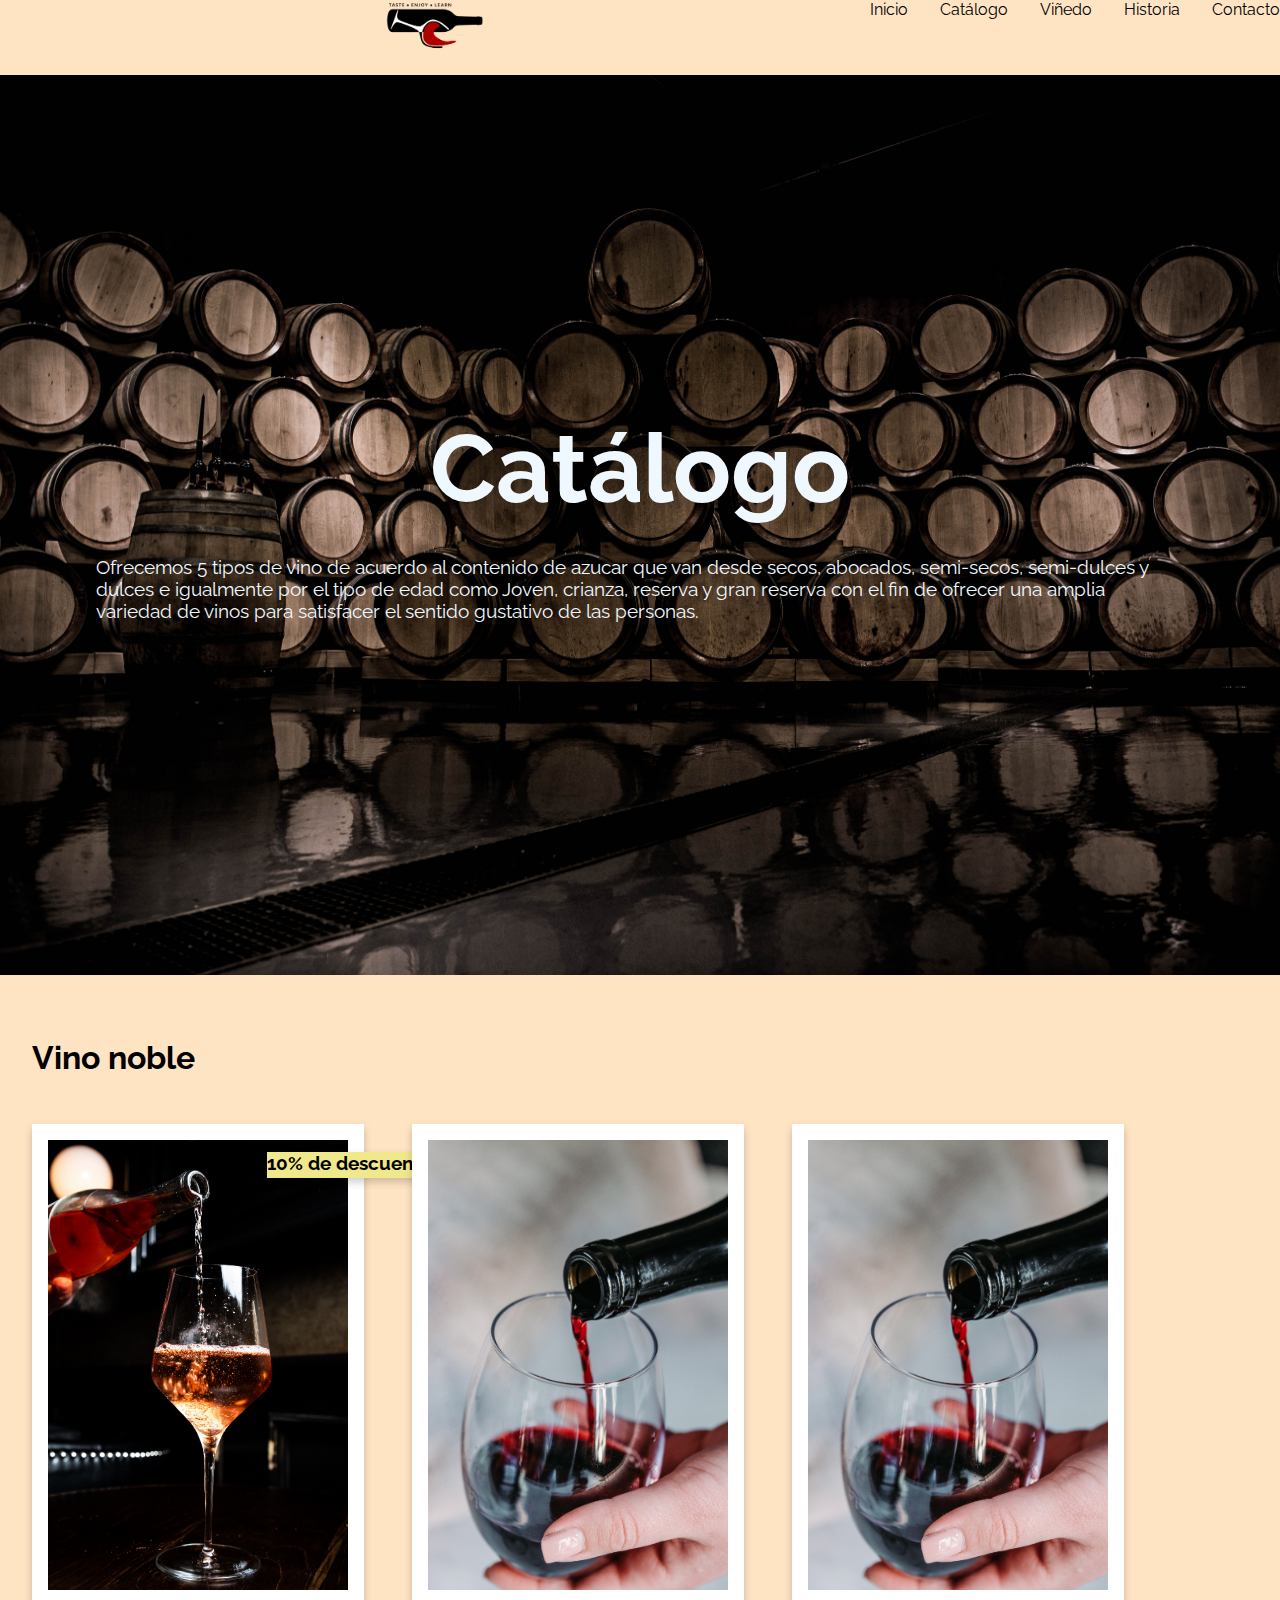
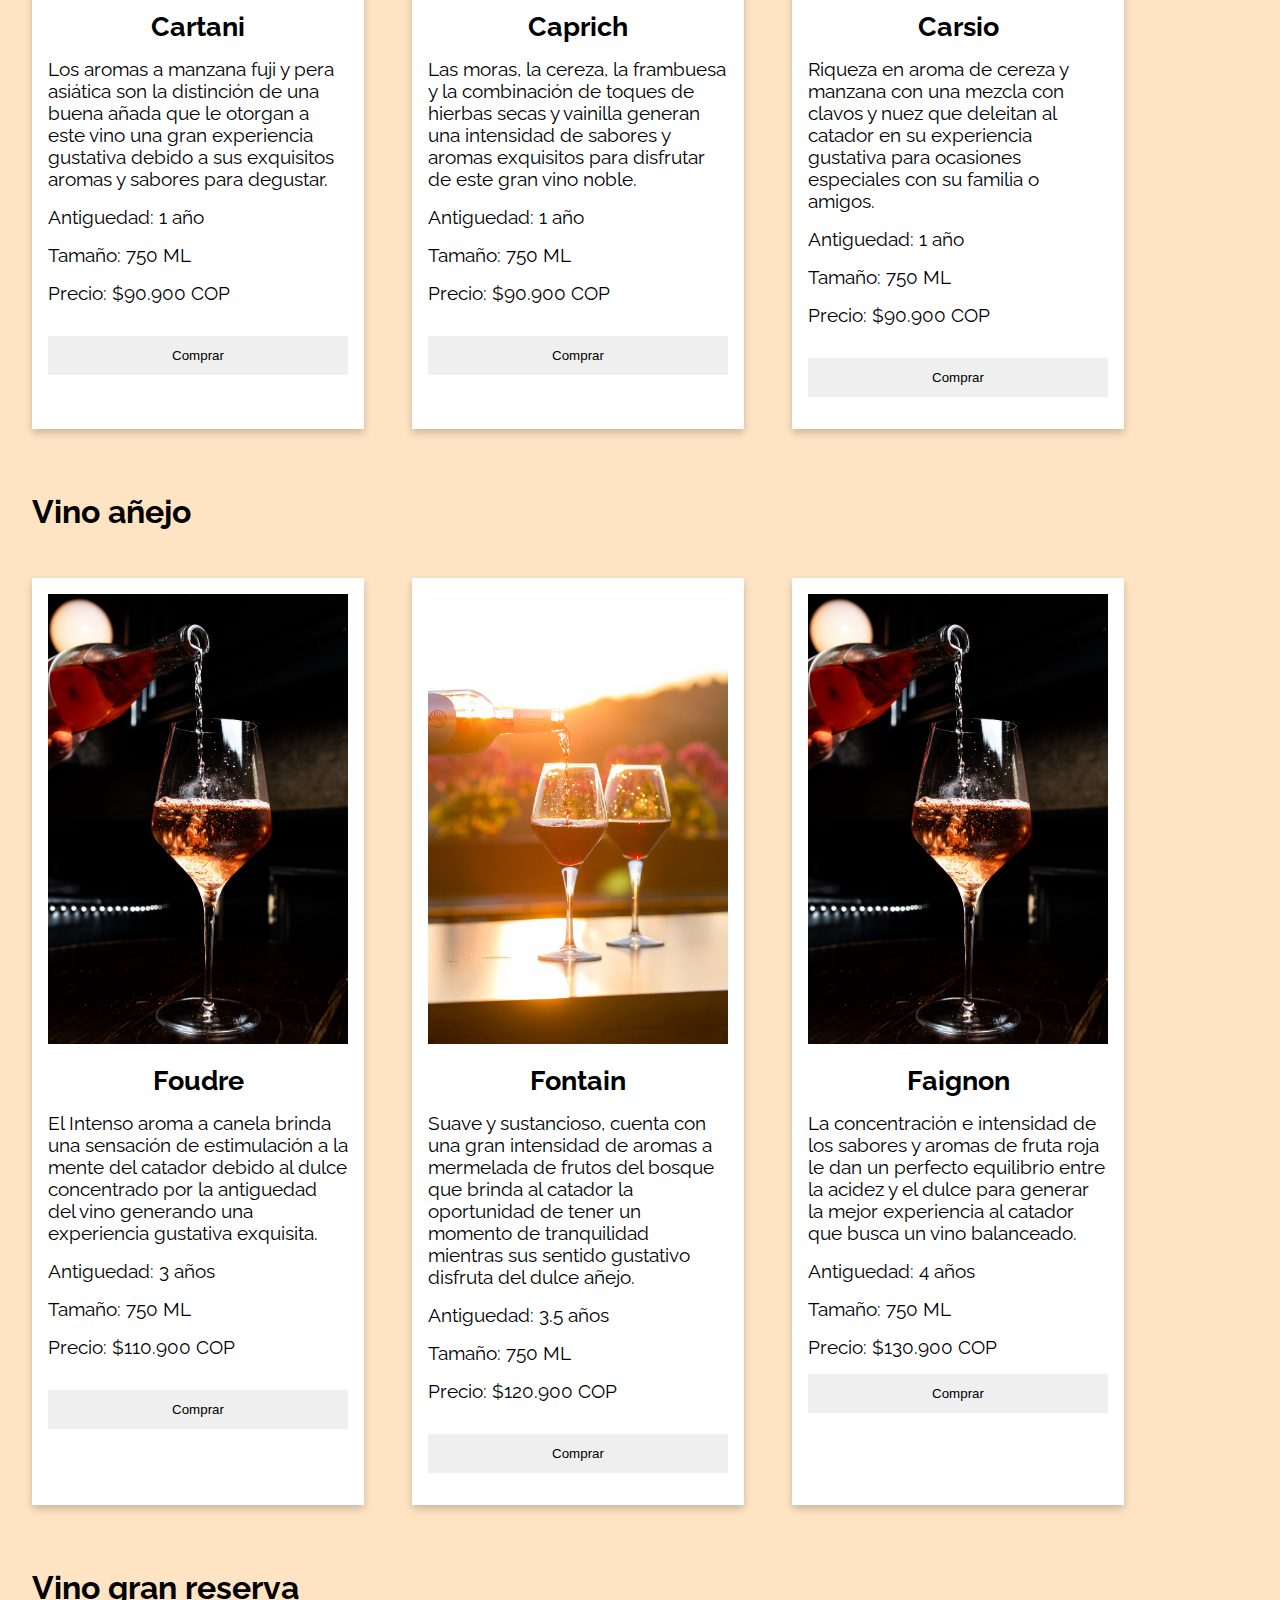
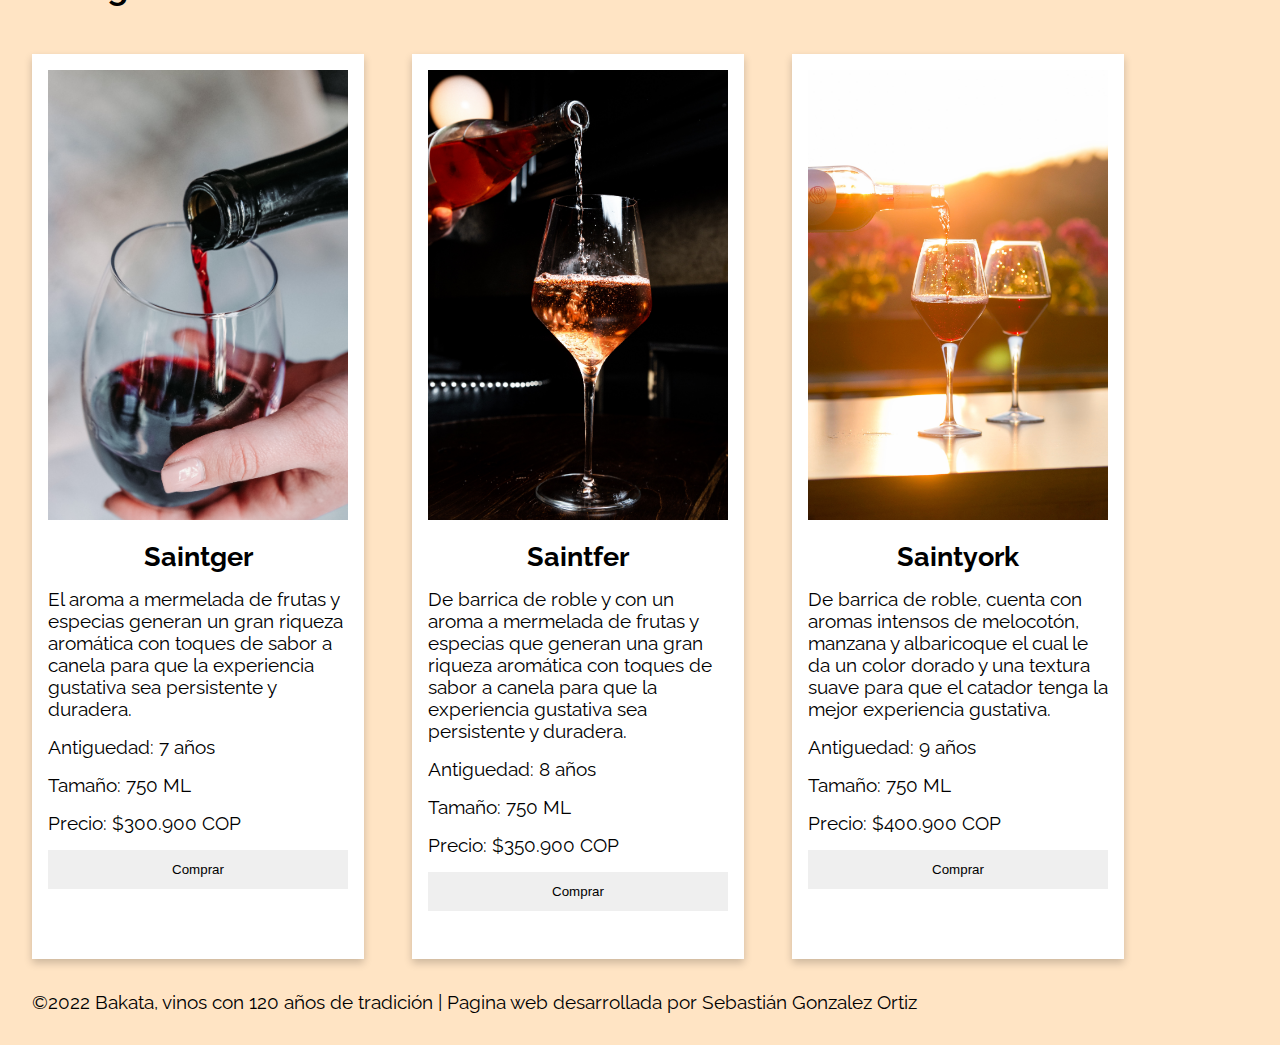
==== commit 40b07cab: "eliminamos iconos en footer" ====
--- a/pages/catalogo.html
+++ b/pages/catalogo.html
@@ -234,18 +234,10 @@
     
 
 </section>
-
 </main>
 
 
 <footer>
-    <a href="https://www.instagram.com/" target="_blank">
-        <img src="" alt="instagram">
-    </a>
-    
-    <a href="https://www.facebook.com/" target="_blank">
-        <img src="" alt="facebook">
-    </a>
     <p>
         ©2022 Bakata, vinos con 120 años de tradición | Pagina web desarrollada por Sebastián Gonzalez Ortiz
     </p>    
--- a/css/styles.css
+++ b/css/styles.css
@@ -80,7 +80,12 @@
 #hero {
   width: 100%;
   height: 100vh;
-  background: url("../img/1.bienvenidos.jpg") no-repeat center / cover;
+  background: linear-gradient(
+    0deg, 
+    rgba(0,0,0,0.5),
+    rgba(0,0,0,0.5)
+  ) 
+  ,url("../img/1.bienvenidos.jpg") no-repeat center / cover;
   color: aliceblue;
 }
 .hero__container {
@@ -106,9 +111,13 @@
 
 /*-----------------------SECTION HISTORY----------------------------------*/
 
-.flex {
-  display: flex;
-  flex-wrap: wrap;
+
+
+
+/*
+#history {
+  display: flex;
+  justify-content: center;
 }
 
 .history__h2 {
@@ -118,12 +127,32 @@
   font-size: 3rem;
   margin: 2rem 2rem 2rem 2rem;
 }
-.history__img{
-  width: 1900px;
+
+.history__text {
+  font-family: 'Raleway', sans-serif;
+  font-weight: normal;
+  font-style: normal;
+  font-size: 1.1667rem;
+  width: 50%;
+  max-width: 600px;
+  text-align: initial;
+  padding: 0px 30px;
+}
+
+.history__img {
+  background-size: cover;
+  background-position: center;
+  width: 50%;
+  height: 500px;
+  /*
+  max-width: 45%;
   height: 450px;
-  margin-left: 2rem;
+  
+  margin-left: 1rem;
   margin-right: 2rem;
 }
+
+*/
 /*-----------------------SECTION VINOS DESTACADOS----------------------------------*/
 .row {
   display: flex;
@@ -159,7 +188,7 @@
 #catalogo {
   width: 100%;
   height: 100vh;
-  background: url("../img/3.vinos destacados.jpg") no-repeat center / cover;
+  background: url("../img/3.vinos\ destacados.jpg") no-repeat center / cover;
   color: aliceblue;
 }
 
@@ -169,18 +198,18 @@
   max-width: 1200px;
   margin: 0 auto;
   display: flex;
+  flex-direction: column;
   align-items: center;
   justify-content: center;
-
 }
 
 .catalogo__container__title{
-  text-align: center;
   font-size: 6rem;
-  margin-bottom: 1rem;
+  margin-top: 1rem;
   max-width: 100%;
 }
 .catalogo__container__text{
+  font-weight: medium;
   font-size: 1.2rem;
   max-width: 100%;
 }
@@ -249,10 +278,11 @@
   margin: 4rem 2rem 2rem 2rem;
 }
 
+/*´´´´´´´´´´´´´´´´´´´´´´´´´´´ Media Queries´´´´´´´´´´´´´´´´´´´´´´´´´´´´´´´´´´´´´´*/
 /*´´´´´´´´´´´´´´´´´´´´´´´´´´´ mobile first´´´´´´´´´´´´´´´´´´´´´´´´´´´´´´´´´´´´´´*/
 @media only screen and (max-width:768px){
   html {
-    font-size: 10px;
+    font-size: 80%;
   }
 }
 
